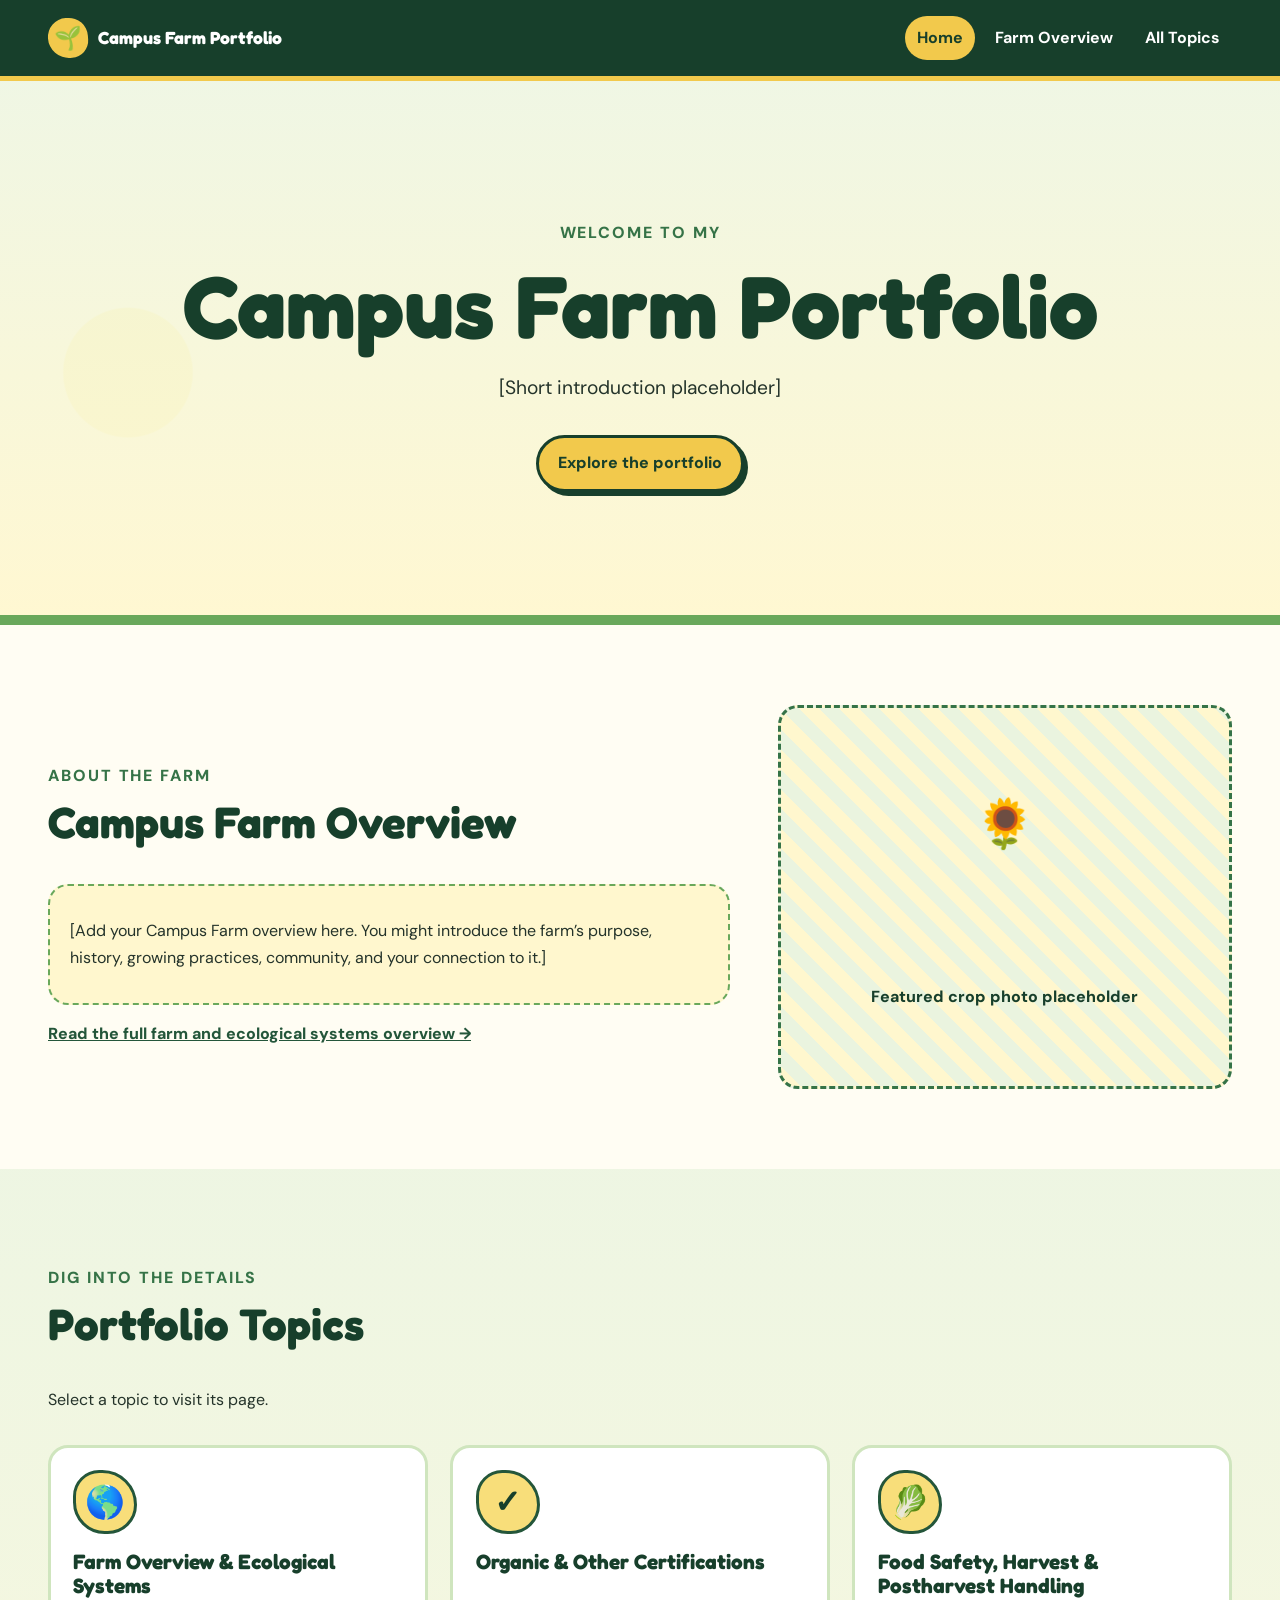
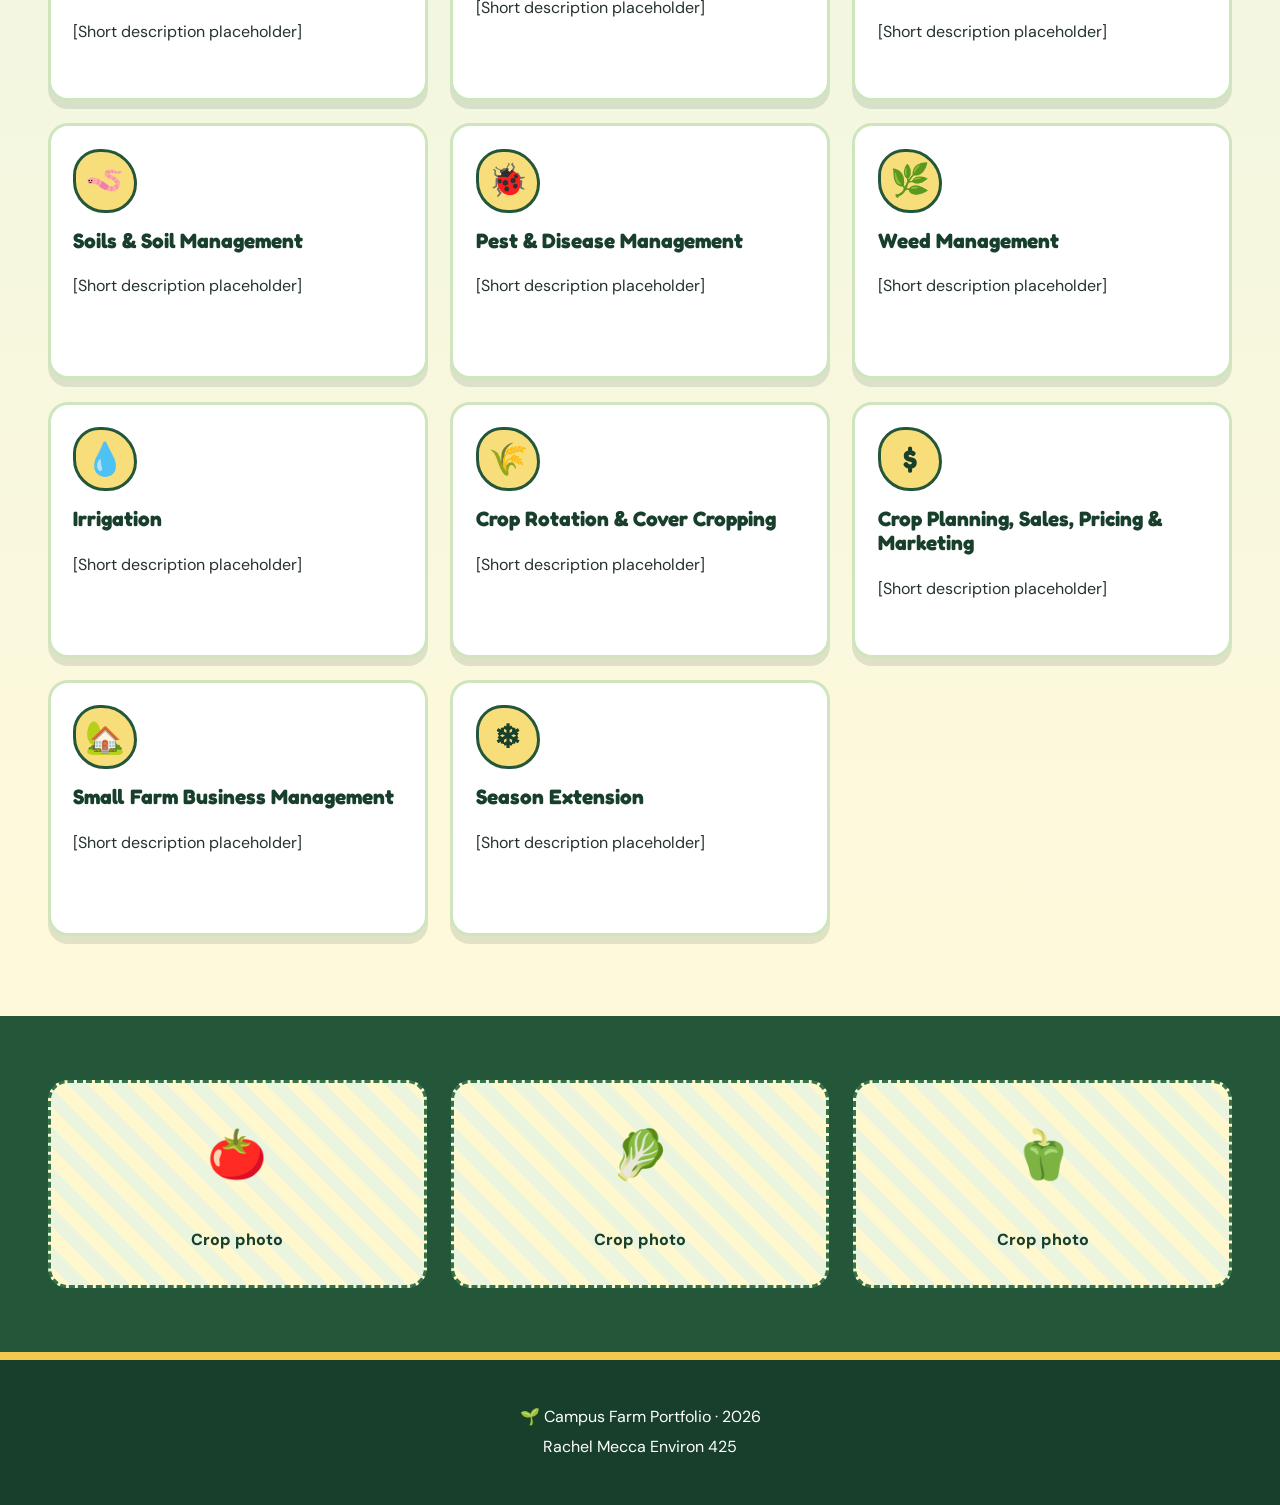
==== index.html @ 13112705 "remove sun" ====
<!doctype html>
<html lang="en">
<head>
  <meta charset="utf-8">
  <meta name="viewport" content="width=device-width, initial-scale=1">
  <meta
    name="description"
    content="A portfolio documenting work and learning at the Campus Farm."
  >
  <title>Campus Farm Portfolio</title>

  <link rel="stylesheet" href="css/styles.css">
  <script src="js/script.js" defer></script>
</head>

<body>
  <a class="skip-link" href="#main-content">Skip to main content</a>

  <header class="site-header">
    <div class="container header-inner">
      <a class="site-logo" href="index.html">
        <span class="logo-icon" aria-hidden="true">🌱</span>
        <span>Campus Farm Portfolio</span>
      </a>

      <button
        class="menu-button"
        type="button"
        aria-expanded="false"
        aria-controls="site-navigation"
      >
        Menu
      </button>

      <nav id="site-navigation" class="site-nav" aria-label="Main navigation">
        <a aria-current="page" href="index.html">Home</a>
        <a href="overview.html">Farm Overview</a>
        <a href="#portfolio-pages">All Topics</a>
      </nav>
    </div>
  </header>

  <main id="main-content">
    <section class="hero">
      <div class="container hero-content">
        <p class="eyebrow">Welcome to my</p>
        <h1>Campus Farm Portfolio</h1>
        <p class="hero-intro">
          <!-- Add a short introductory sentence here. -->
          [Short introduction placeholder]
        </p>
        <a class="button" href="#portfolio-pages">Explore the portfolio</a>
      </div>
    </section>

    <section class="section">
      <div class="container overview-panel">
        <div>
          <p class="eyebrow">About the farm</p>
          <h2>Campus Farm Overview</h2>

          <div class="text-placeholder">
            <p>
              [Add your Campus Farm overview here. You might introduce the
              farm’s purpose, history, growing practices, community, and your
              connection to it.]
            </p>
          </div>

          <a class="text-link" href="overview.html">
            Read the full farm and ecological systems overview
            <span aria-hidden="true">→</span>
          </a>
        </div>

        <figure class="photo-slot photo-slot-large">
          <!-- Replace this figure with an image when ready:
          <img
            src="images/your-farm-photo.jpg"
            alt="Describe the crops and farm scene shown"
          >
          -->
          <span aria-hidden="true">🌻</span>
          <figcaption>Featured crop photo placeholder</figcaption>
        </figure>
      </div>
    </section>

    <section id="portfolio-pages" class="section section-tinted">
      <div class="container">
        <div class="section-heading">
          <p class="eyebrow">Dig into the details</p>
          <h2>Portfolio Topics</h2>
          <p>Select a topic to visit its page.</p>
        </div>

        <div class="card-grid">
          <a class="topic-card" href="overview.html">
            <span class="card-icon" aria-hidden="true">🌎</span>
            <h3>Farm Overview &amp; Ecological Systems</h3>
            <p>[Short description placeholder]</p>
          </a>

          <a class="topic-card" href="certifications.html">
            <span class="card-icon" aria-hidden="true">✓</span>
            <h3>Organic &amp; Other Certifications</h3>
            <p>[Short description placeholder]</p>
          </a>

          <a class="topic-card" href="food-safety.html">
            <span class="card-icon" aria-hidden="true">🥬</span>
            <h3>Food Safety, Harvest &amp; Postharvest Handling</h3>
            <p>[Short description placeholder]</p>
          </a>

          <a class="topic-card" href="soils.html">
            <span class="card-icon" aria-hidden="true">🪱</span>
            <h3>Soils &amp; Soil Management</h3>
            <p>[Short description placeholder]</p>
          </a>

          <a class="topic-card" href="pest-manegement.html">
            <span class="card-icon" aria-hidden="true">🐞</span>
            <h3>Pest &amp; Disease Management</h3>
            <p>[Short description placeholder]</p>
          </a>

          <a class="topic-card" href="weed-management.html">
            <span class="card-icon" aria-hidden="true">🌿</span>
            <h3>Weed Management</h3>
            <p>[Short description placeholder]</p>
          </a>

          <a class="topic-card" href="irrigation.html">
            <span class="card-icon" aria-hidden="true">💧</span>
            <h3>Irrigation</h3>
            <p>[Short description placeholder]</p>
          </a>

          <a class="topic-card" href="crop-rotation.html">
            <span class="card-icon" aria-hidden="true">🌾</span>
            <h3>Crop Rotation &amp; Cover Cropping</h3>
            <p>[Short description placeholder]</p>
          </a>

          <a class="topic-card" href="crop-planning.html">
            <span class="card-icon" aria-hidden="true">$</span>
            <h3>Crop Planning, Sales, Pricing &amp; Marketing</h3>
            <p>[Short description placeholder]</p>
          </a>

          <a class="topic-card" href="business-management.html">
            <span class="card-icon" aria-hidden="true">🏡</span>
            <h3>Small Farm Business Management</h3>
            <p>[Short description placeholder]</p>
          </a>

          <a class="topic-card" href="season-extension.html">
            <span class="card-icon" aria-hidden="true">❄</span>
            <h3>Season Extension</h3>
            <p>[Short description placeholder]</p>
          </a>
        </div>
      </div>
    </section>

    <section class="photo-strip" aria-label="Crop photo placeholders">
      <div class="container photo-strip-grid">
        <figure class="photo-slot">
          <span aria-hidden="true">🍅</span>
          <figcaption>Crop photo</figcaption>
        </figure>

        <figure class="photo-slot">
          <span aria-hidden="true">🥬</span>
          <figcaption>Crop photo</figcaption>
        </figure>

        <figure class="photo-slot">
          <span aria-hidden="true">🫑</span>
          <figcaption>Crop photo</figcaption>
        </figure>
      </div>
    </section>
  </main>

  <footer class="site-footer">
    <div class="container">
     <p>
        <span aria-hidden="true">🌱</span>
        Campus Farm Portfolio · 2026</span>
      </p>
      <p>Rachel Mecca Environ 425</p>
    </div>
  </footer>
</body>
</html>
---- css/styles.css ----
/* ---------- Fonts and theme ---------- */

@import url("https://fonts.googleapis.com/css2?family=DM+Sans:wght@400;500;600;700&family=Fredoka:wght@600;700&display=swap");

:root {
  --green-900: #173f2b;
  --green-800: #24563a;
  --green-700: #357347;
  --green-500: #69a85b;
  --green-200: #cfe5be;
  --green-100: #eaf4df;
  --yellow-500: #f2c94c;
  --yellow-300: #f8de7a;
  --yellow-100: #fff7ce;
  --cream: #fffdf3;
  --white: #ffffff;
  --brown: #654f35;
  --text: #24332a;
  --muted: #5c695f;
  --border: #bad39f;
  --shadow: 0 8px 0 rgba(23, 63, 43, 0.12);
  --radius-small: 0.75rem;
  --radius: 1.25rem;
  --radius-large: 2rem;
  --max-width: 74rem;
}

/* ---------- Base styles ---------- */

*,
*::before,
*::after {
  box-sizing: border-box;
}

html {
  scroll-behavior: smooth;
}

body {
  min-height: 100vh;
  margin: 0;
  color: var(--text);
  background:
    radial-gradient(circle at 10% 12%, #fff5b6 0 4rem, transparent 4.1rem),
    var(--cream);
  font-family: "DM Sans", Arial, sans-serif;
  font-size: 1rem;
  line-height: 1.65;
}

img {
  display: block;
  max-width: 100%;
  border-radius: var(--radius);
}

h1,
h2,
h3 {
  margin-top: 0;
  color: var(--green-900);
  font-family: "Fredoka", "Arial Rounded MT Bold", sans-serif;
  line-height: 1.15;
}

h1 {
  font-size: clamp(2.5rem, 8vw, 5.5rem);
}

h2 {
  font-size: clamp(1.8rem, 4vw, 2.75rem);
}

h3 {
  font-size: 1.3rem;
}

a {
  color: var(--green-800);
}

a:hover {
  color: var(--green-900);
}

a:focus-visible,
button:focus-visible {
  outline: 4px solid var(--yellow-500);
  outline-offset: 4px;
}

section[id] {
  scroll-margin-top: 7rem;
}

.container {
  width: min(calc(100% - 2rem), var(--max-width));
  margin-inline: auto;
}

.section {
  padding: 5rem 0;
}

.section-tinted {
  background:
    linear-gradient(180deg, rgba(234, 244, 223, 0.82), rgba(255, 247, 206, 0.65));
}

.eyebrow {
  margin-bottom: 0.5rem;
  color: var(--green-700);
  font-weight: 800;
  letter-spacing: 0.12em;
  text-transform: uppercase;
}

/* ---------- Accessibility ---------- */

.skip-link {
  position: fixed;
  z-index: 1000;
  top: 1rem;
  left: 1rem;
  padding: 0.75rem 1rem;
  color: var(--white);
  background: var(--green-900);
  border-radius: var(--radius-small);
  transform: translateY(-200%);
}

.skip-link:focus {
  transform: translateY(0);
}

/* ---------- Header and navigation ---------- */

.site-header {
  position: sticky;
  z-index: 100;
  top: 0;
  color: var(--white);
  background: var(--green-900);
  border-bottom: 5px solid var(--yellow-500);
}

.header-inner {
  position: relative;
  display: flex;
  min-height: 4.75rem;
  align-items: center;
  justify-content: space-between;
  gap: 1rem;
}

.site-logo {
  display: inline-flex;
  align-items: center;
  gap: 0.65rem;
  color: var(--white);
  font-family: "Fredoka", sans-serif;
  font-size: 1.1rem;
  font-weight: 700;
  text-decoration: none;
}

.site-logo:hover {
  color: var(--yellow-300);
}

.logo-icon {
  display: grid;
  width: 2.5rem;
  height: 2.5rem;
  place-items: center;
  background: var(--yellow-500);
  border-radius: 50% 50% 45% 55%;
  font-size: 1.4rem;
  transform: rotate(-4deg);
}

.site-nav {
  display: flex;
  align-items: center;
  gap: 0.5rem;
}

.site-nav a {
  padding: 0.55rem 0.75rem;
  color: var(--white);
  border-radius: 999px;
  font-weight: 700;
  text-decoration: none;
}

.site-nav a:hover,
.site-nav a[aria-current="page"] {
  color: var(--green-900);
  background: var(--yellow-500);
}

.menu-button {
  display: none;
  padding: 0.55rem 0.85rem;
  color: var(--green-900);
  background: var(--yellow-500);
  border: 2px solid var(--yellow-300);
  border-radius: 999px;
  font: inherit;
  font-weight: 800;
  cursor: pointer;
}

/* ---------- Hero ---------- */

.hero {
  display: grid;
  min-height: 34rem;
  place-items: center;
  text-align: center;
  background:
    linear-gradient(rgba(234, 244, 223, 0.74), rgba(255, 247, 206, 0.9)),
    url("../images/hero-crops.jpg") center / cover;
  border-bottom: 10px solid var(--green-500);
}

.hero-content {
  max-width: 58rem;
  padding-block: 6rem;
}

.hero h1 {
  margin-bottom: 1rem;
}

.hero-intro {
  max-width: 42rem;
  margin: 0 auto 2rem;
  font-size: 1.2rem;
}

/* ---------- Buttons and links ---------- */

.button {
  display: inline-flex;
  min-height: 3rem;
  align-items: center;
  justify-content: center;
  padding: 0.75rem 1.2rem;
  color: var(--green-900);
  background: var(--yellow-500);
  border: 3px solid var(--green-900);
  border-radius: 999px;
  box-shadow: 4px 4px 0 var(--green-900);
  font-weight: 800;
  text-decoration: none;
  transition: transform 150ms ease, box-shadow 150ms ease;
}

.button:hover {
  color: var(--green-900);
  transform: translate(2px, 2px);
  box-shadow: 2px 2px 0 var(--green-900);
}

.button-small {
  min-height: auto;
  padding: 0.55rem 0.9rem;
  font-size: 0.9rem;
}

.text-link {
  display: inline-block;
  margin-top: 1rem;
  font-weight: 800;
}

/* ---------- Homepage overview ---------- */

.overview-panel {
  display: grid;
  align-items: center;
  gap: 3rem;
  grid-template-columns: 1.2fr 0.8fr;
}

.text-placeholder {
  padding: 1rem 1.25rem;
  background: var(--yellow-100);
  border: 2px dashed var(--green-500);
  border-radius: var(--radius);
}

.section-heading {
  max-width: 45rem;
  margin-bottom: 2rem;
}

/* ---------- Topic cards ---------- */

.card-grid {
  display: grid;
  gap: 1.4rem;
  grid-template-columns: repeat(3, 1fr);
}

.topic-card {
  position: relative;
  display: block;
  min-height: 16rem;
  padding: 1.4rem;
  color: var(--text);
  background: var(--white);
  border: 3px solid var(--green-200);
  border-radius: var(--radius);
  box-shadow: var(--shadow);
  text-decoration: none;
  transition:
    border-color 150ms ease,
    transform 150ms ease,
    box-shadow 150ms ease;
}

.topic-card::after {
  position: absolute;
  right: 1.1rem;
  bottom: 0.7rem;
  color: var(--green-500);
  font-size: 1.7rem;
  font-weight: 900;
}

.topic-card:hover {
  color: var(--text);
  border-color: var(--yellow-500);
  box-shadow: 0 12px 0 rgba(23, 63, 43, 0.16);
  transform: translateY(-4px) rotate(-0.5deg);
}

.card-icon,
.page-icon {
  display: grid;
  width: 4rem;
  height: 4rem;
  margin-bottom: 1rem;
  place-items: center;
  color: var(--green-900);
  background: var(--yellow-300);
  border: 3px solid var(--green-800);
  border-radius: 43% 57% 48% 52%;
  font-family: "Fredoka", sans-serif;
  font-size: 2rem;
  font-weight: 800;
}

/* ---------- Photo placeholders ---------- */

.photo-strip {
  padding: 4rem 0;
  background: var(--green-800);
}

.photo-strip-grid {
  display: grid;
  gap: 1.5rem;
  grid-template-columns: repeat(3, 1fr);
}

.photo-slot {
  display: grid;
  min-height: 13rem;
  margin: 0;
  place-items: center;
  padding: 1rem;
  color: var(--green-900);
  background:
    repeating-linear-gradient(
      45deg,
      var(--yellow-100),
      var(--yellow-100) 14px,
      var(--green-100) 14px,
      var(--green-100) 28px
    );
  border: 3px dashed var(--green-700);
  border-radius: var(--radius);
  text-align: center;
}

.photo-slot span {
  font-size: 3rem;
}

.photo-slot figcaption {
  font-weight: 800;
}

.photo-slot-large {
  min-height: 24rem;
}

.photo-slot-wide {
  min-height: 18rem;
  margin-block: 1.5rem;
}

/* ---------- Interior pages ---------- */

.page-banner {
  padding: 5rem 0;
  background:
    linear-gradient(135deg, var(--green-100), var(--yellow-100));
  border-bottom: 8px solid var(--green-500);
}

.page-banner h1 {
  max-width: 60rem;
  margin-bottom: 1rem;
  font-size: clamp(2.25rem, 6vw, 4.5rem);
}

.page-banner p:last-child {
  max-width: 48rem;
}

.page-layout {
  display: grid;
  align-items: start;
  gap: 3rem;
  padding-block: 4rem;
  grid-template-columns: minmax(0, 1fr) 17rem;
}

.page-content > section {
  margin-bottom: 2rem;
  padding: 2rem;
  background: rgba(255, 255, 255, 0.9);
  border: 2px solid var(--green-200);
  border-radius: var(--radius);
  box-shadow: 0 5px 0 rgba(23, 63, 43, 0.08);
}

.page-sidebar {
  position: sticky;
  top: 6.5rem;
  padding: 1.3rem;
  background: var(--yellow-100);
  border: 3px solid var(--green-700);
  border-radius: var(--radius);
}

.page-sidebar h2 {
  font-size: 1.35rem;
}

.page-sidebar ul {
  margin: 0 0 1.5rem;
  padding-left: 1.25rem;
}

.page-sidebar li {
  margin-bottom: 0.6rem;
}

.page-pagination {
  display: flex;
  justify-content: space-between;
  gap: 1rem;
  padding-bottom: 4rem;
  font-weight: 800;
}

/* ---------- Crop cards ---------- */

.crop-grid {
  display: grid;
  gap: 1rem;
  margin-top: 1.5rem;
  grid-template-columns: repeat(2, 1fr);
}

.crop-card {
  padding: 1.2rem;
  background: var(--green-100);
  border: 2px solid var(--green-500);
  border-radius: var(--radius);
}

.crop-card-heading {
  display: flex;
  align-items: center;
  gap: 0.75rem;
}

.crop-card-heading span {
  font-size: 1.8rem;
}

.crop-card h3 {
  margin-bottom: 0;
}

.mini-photo-slot {
  display: grid;
  min-height: 7rem;
  margin-top: 1rem;
  place-items: center;
  color: var(--muted);
  background: var(--white);
  border: 2px dashed var(--green-500);
  border-radius: var(--radius-small);
  font-weight: 700;
}

/* ---------- Footer ---------- */

.site-footer {
  padding: 2.5rem 0;
  color: var(--white);
  background: var(--green-900);
  border-top: 8px solid var(--yellow-500);
  text-align: center;
}

.site-footer p {
  margin: 0.25rem 0;
}

/* ---------- Responsive styles ---------- */

@media (max-width: 900px) {
  .card-grid {
    grid-template-columns: repeat(2, 1fr);
  }

  .overview-panel,
  .page-layout {
    grid-template-columns: 1fr;
  }

  .page-sidebar {
    position: static;
    grid-row: 1;
  }
}

@media (max-width: 680px) {
  .section {
    padding-block: 3.5rem;
  }

  .menu-button {
    display: inline-block;
  }

  .site-nav {
    position: absolute;
    top: calc(100% + 5px);
    right: 0;
    left: 0;
    display: none;
    padding: 1rem;
    background: var(--green-900);
    border-bottom: 5px solid var(--yellow-500);
    flex-direction: column;
  }

  .site-nav.is-open {
    display: flex;
  }

  .site-nav a {
    width: 100%;
    text-align: center;
  }

  .card-grid,
  .crop-grid,
  .photo-strip-grid {
    grid-template-columns: 1fr;
  }

  .topic-card {
    min-height: auto;
  }

  .page-content > section {
    padding: 1.25rem;
  }

  .page-pagination {
    flex-direction: column;
  }
}

/* Respect users who prefer less motion. */
@media (prefers-reduced-motion: reduce) {
  html {
    scroll-behavior: auto;
  }

  *,
  *::before,
  *::after {
    transition-duration: 0.01ms !important;
  }
}
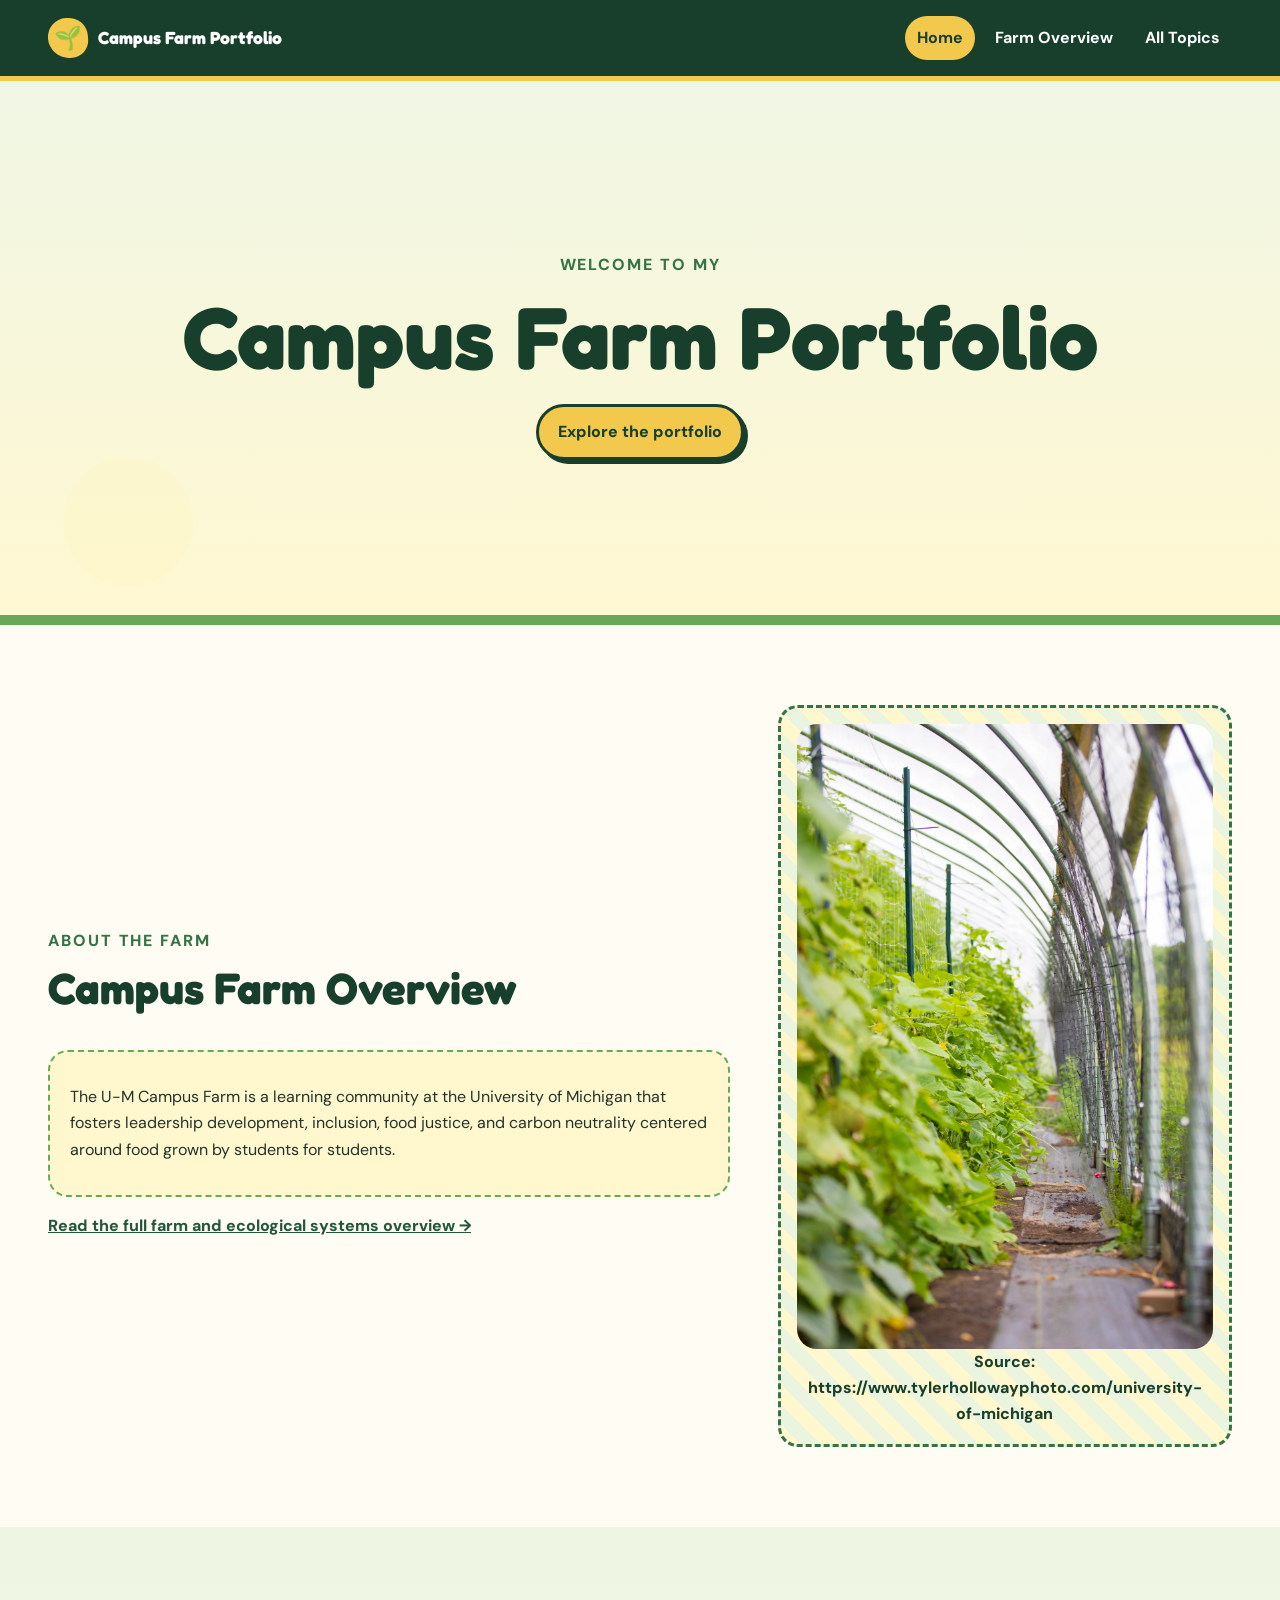
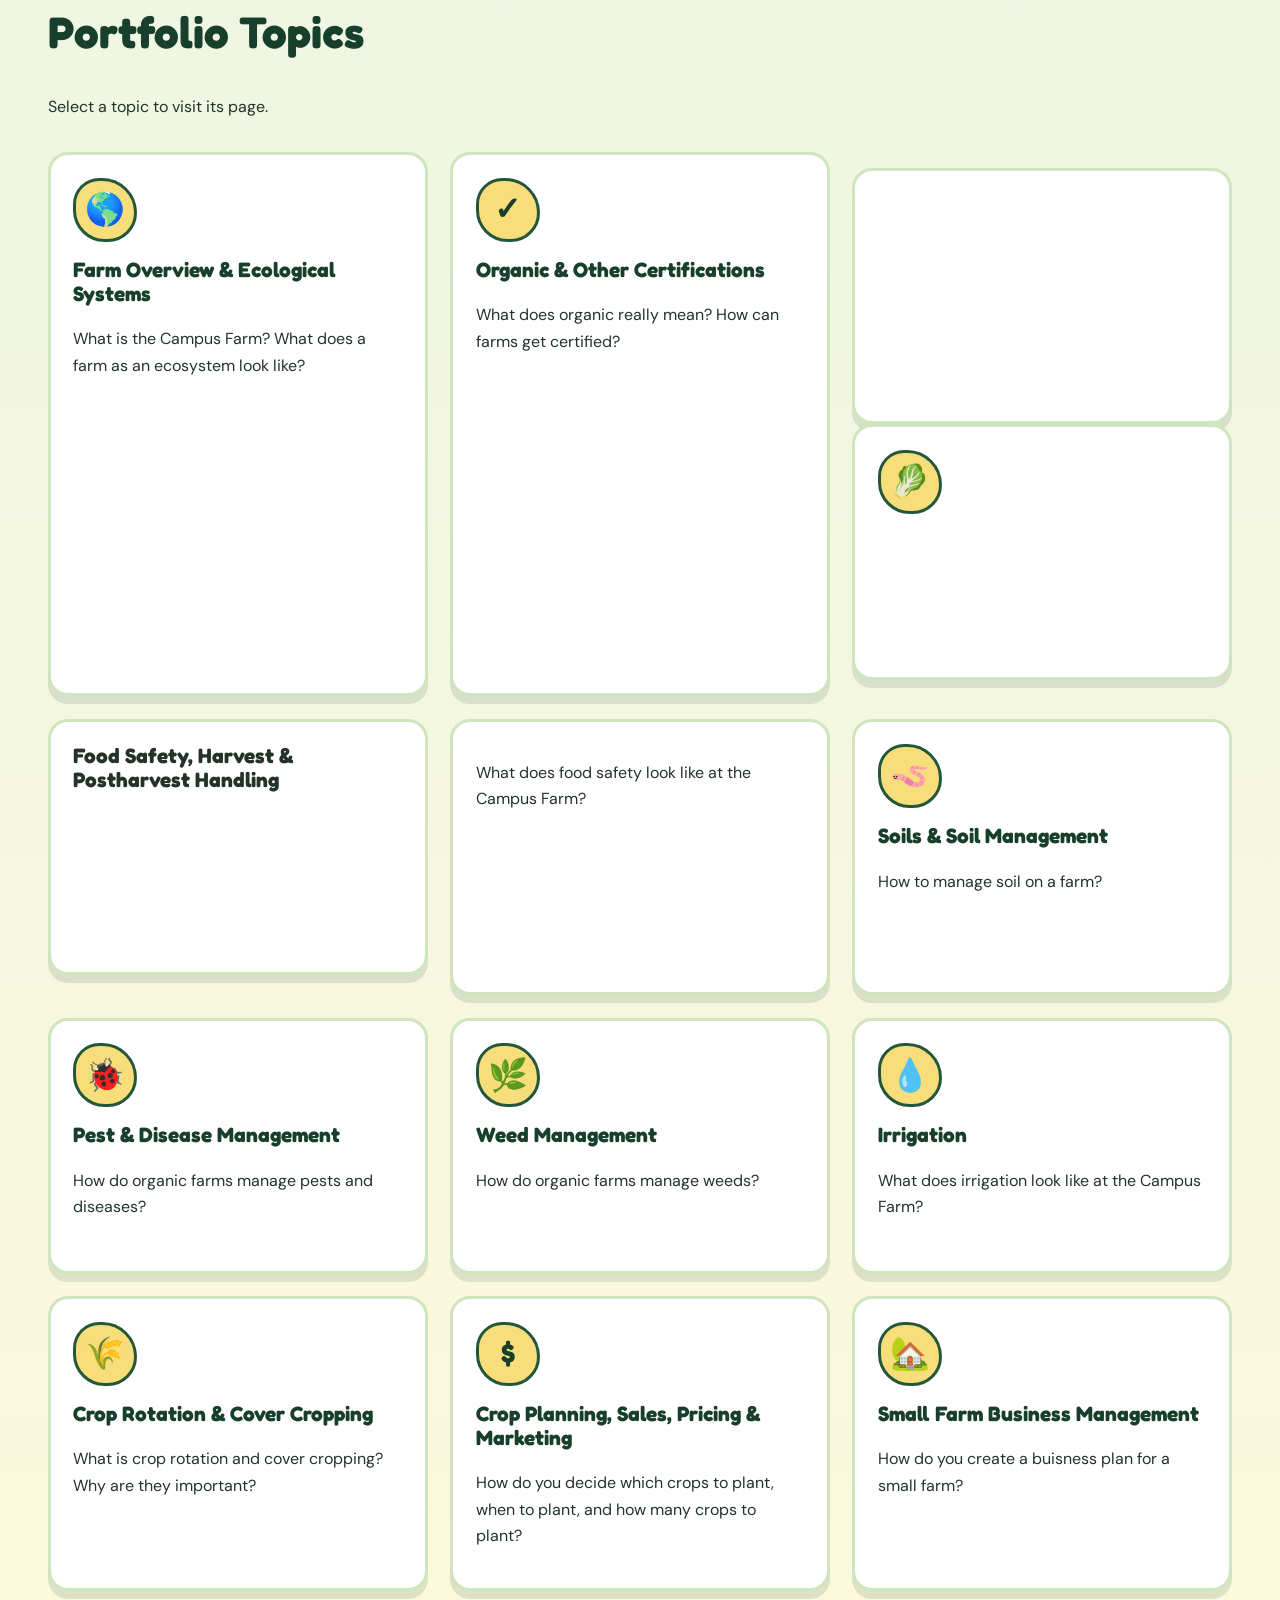
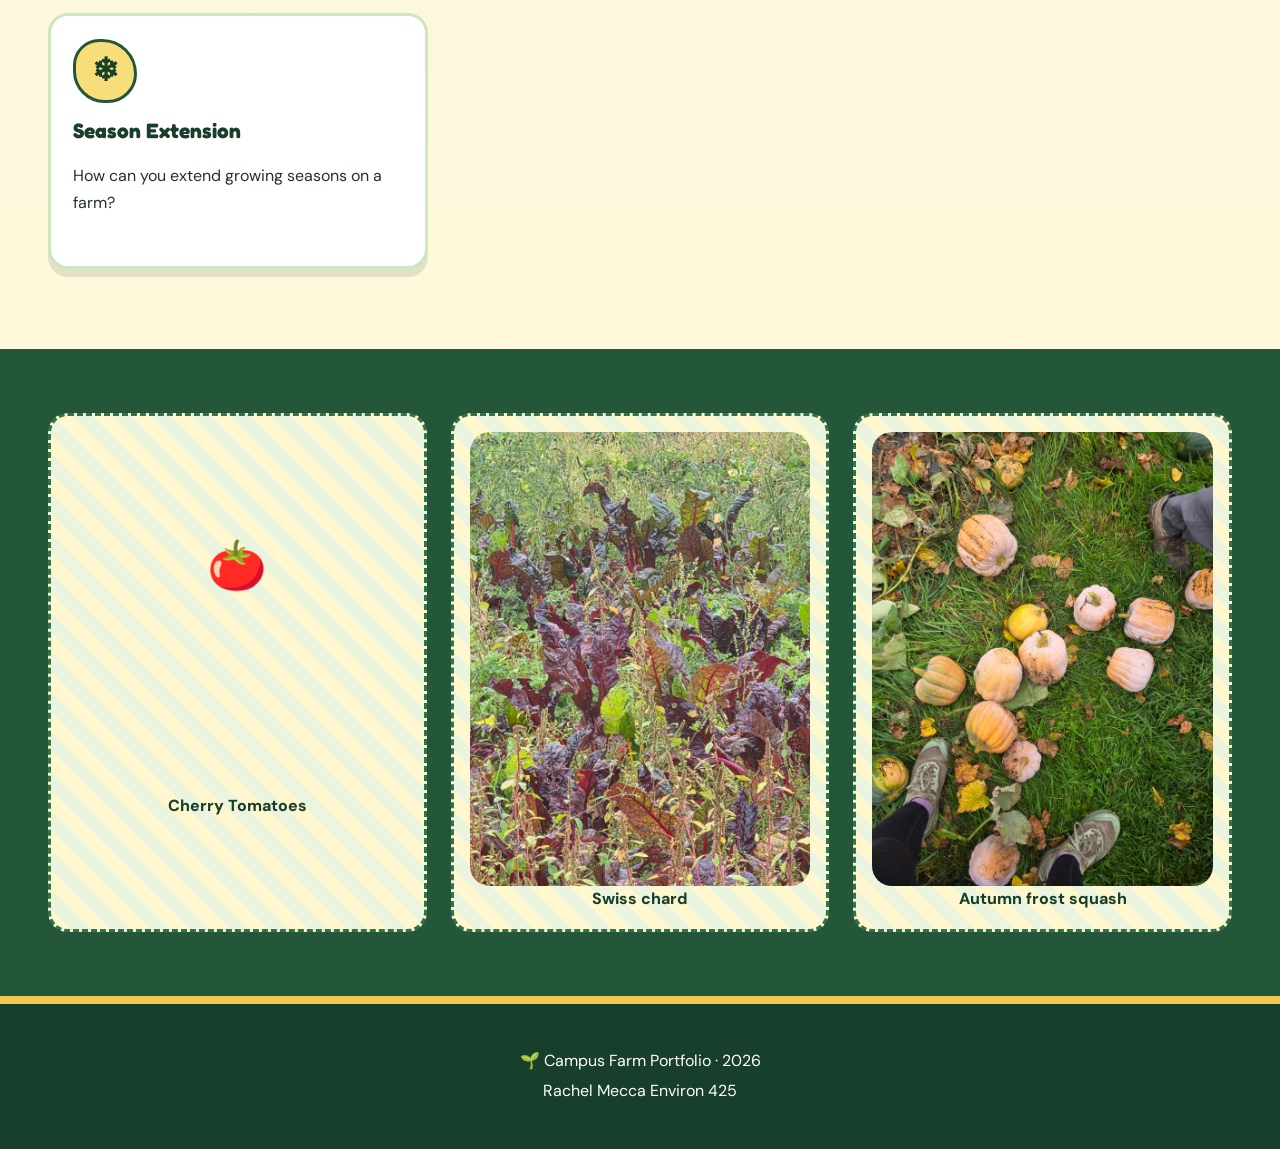
==== commit cf4b07c6: "pests and diseases page" ====
--- a/index.html
+++ b/index.html
@@ -45,10 +45,6 @@
       <div class="container hero-content">
         <p class="eyebrow">Welcome to my</p>
         <h1>Campus Farm Portfolio</h1>
-        <p class="hero-intro">
-          <!-- Add a short introductory sentence here. -->
-          [Short introduction placeholder]
-        </p>
         <a class="button" href="#portfolio-pages">Explore the portfolio</a>
       </div>
     </section>
@@ -61,9 +57,7 @@
 
           <div class="text-placeholder">
             <p>
-              [Add your Campus Farm overview here. You might introduce the
-              farm’s purpose, history, growing practices, community, and your
-              connection to it.]
+              The U-M Campus Farm is a learning community at the University of Michigan that fosters leadership development, inclusion, food justice, and carbon neutrality centered around food grown by students for students.
             </p>
           </div>
 
@@ -74,14 +68,9 @@
         </div>
 
         <figure class="photo-slot photo-slot-large">
-          <!-- Replace this figure with an image when ready:
-          <img
-            src="images/your-farm-photo.jpg"
-            alt="Describe the crops and farm scene shown"
-          >
-          -->
-          <span aria-hidden="true">🌻</span>
-          <figcaption>Featured crop photo placeholder</figcaption>
+          <img src="images/tomato_plants.webp"
+             alt="tomato plants lined up in hoop house">
+          <figcaption>Source: https://www.tylerhollowayphoto.com/university-of-michigan</figcaption>
         </figure>
       </div>
     </section>
@@ -89,7 +78,6 @@
     <section id="portfolio-pages" class="section section-tinted">
       <div class="container">
         <div class="section-heading">
-          <p class="eyebrow">Dig into the details</p>
           <h2>Portfolio Topics</h2>
           <p>Select a topic to visit its page.</p>
         </div>
@@ -98,87 +86,89 @@
           <a class="topic-card" href="overview.html">
             <span class="card-icon" aria-hidden="true">🌎</span>
             <h3>Farm Overview &amp; Ecological Systems</h3>
-            <p>[Short description placeholder]</p>
+            <p>What is the Campus Farm? What does a farm as an ecosystem look like?</p>
           </a>
 
           <a class="topic-card" href="certifications.html">
             <span class="card-icon" aria-hidden="true">✓</span>
             <h3>Organic &amp; Other Certifications</h3>
-            <p>[Short description placeholder]</p>
+            <p>What does organic really mean? How can farms get certified? <p>
           </a>
 
           <a class="topic-card" href="food-safety.html">
             <span class="card-icon" aria-hidden="true">🥬</span>
             <h3>Food Safety, Harvest &amp; Postharvest Handling</h3>
-            <p>[Short description placeholder]</p>
+            <p>What does food safety look like at the Campus Farm?</p>
           </a>
 
           <a class="topic-card" href="soils.html">
             <span class="card-icon" aria-hidden="true">🪱</span>
             <h3>Soils &amp; Soil Management</h3>
-            <p>[Short description placeholder]</p>
+            <p>How to manage soil on a farm?</p>
           </a>
 
           <a class="topic-card" href="pest-manegement.html">
             <span class="card-icon" aria-hidden="true">🐞</span>
             <h3>Pest &amp; Disease Management</h3>
-            <p>[Short description placeholder]</p>
+            <p>How do organic farms manage pests and diseases?</p>
           </a>
 
           <a class="topic-card" href="weed-management.html">
             <span class="card-icon" aria-hidden="true">🌿</span>
             <h3>Weed Management</h3>
-            <p>[Short description placeholder]</p>
+            <p>How do organic farms manage weeds?</p>
           </a>
 
           <a class="topic-card" href="irrigation.html">
             <span class="card-icon" aria-hidden="true">💧</span>
             <h3>Irrigation</h3>
-            <p>[Short description placeholder]</p>
+            <p>What does irrigation look like at the Campus Farm?</p>
           </a>
 
           <a class="topic-card" href="crop-rotation.html">
             <span class="card-icon" aria-hidden="true">🌾</span>
             <h3>Crop Rotation &amp; Cover Cropping</h3>
-            <p>[Short description placeholder]</p>
+            <p>What is crop rotation and cover cropping? Why are they important?</p>
           </a>
 
           <a class="topic-card" href="crop-planning.html">
             <span class="card-icon" aria-hidden="true">$</span>
             <h3>Crop Planning, Sales, Pricing &amp; Marketing</h3>
-            <p>[Short description placeholder]</p>
+            <p>How do you decide which crops to plant, when to plant, and how many crops to plant?</p>
           </a>
 
           <a class="topic-card" href="business-management.html">
             <span class="card-icon" aria-hidden="true">🏡</span>
             <h3>Small Farm Business Management</h3>
-            <p>[Short description placeholder]</p>
+            <p>How do you create a buisness plan for a small farm?</p>
           </a>
 
           <a class="topic-card" href="season-extension.html">
             <span class="card-icon" aria-hidden="true">❄</span>
             <h3>Season Extension</h3>
-            <p>[Short description placeholder]</p>
+            <p>How can you extend growing seasons on a farm?</p>
           </a>
         </div>
       </div>
     </section>
 
-    <section class="photo-strip" aria-label="Crop photo placeholders">
+    <section class="photo-strip" aria-label="Crop photos">
       <div class="container photo-strip-grid">
         <figure class="photo-slot">
           <span aria-hidden="true">🍅</span>
-          <figcaption>Crop photo</figcaption>
+          <figcaption>Cherry Tomatoes</figcaption>
         </figure>
 
         <figure class="photo-slot">
-          <span aria-hidden="true">🥬</span>
-          <figcaption>Crop photo</figcaption>
+          <img src="images/chard.jpg"
+             alt="Swiss Chard">
+          <figcaption>Swiss chard</figcaption>
         </figure>
 
         <figure class="photo-slot">
-          <span aria-hidden="true">🫑</span>
-          <figcaption>Crop photo</figcaption>
+          <img src="images/autum_frosts.jpg"
+             alt="Autumn frost squashes on ground">
+          <figcaption>Autumn frost squash</figcaption>
         </figure>
       </div>
     </section>
--- a/css/styles.css
+++ b/css/styles.css
@@ -604,4 +604,49 @@
   *::after {
     transition-duration: 0.01ms !important;
   }
+}
+.management-list {
+  display: grid;
+  grid-template-columns: minmax(9rem, 0.3fr) minmax(0, 1fr);
+  gap: 0.75rem 1.25rem;
+  margin: 1.5rem 0 0;
+}
+
+.management-list dt,
+.crop-concerns dt {
+  color: var(--green-900);
+  font-weight: 800;
+}
+
+.management-list dd,
+.crop-concerns dd {
+  margin: 0;
+}
+
+.management-list dd {
+  padding-bottom: 0.75rem;
+  border-bottom: 1px solid var(--green-200);
+}
+
+.crop-concerns {
+  display: grid;
+  gap: 0.4rem;
+}
+
+.crop-card img {
+  width: 100%;
+  margin-top: 1rem;
+  aspect-ratio: 4 / 3;
+  object-fit: cover;
+}
+
+@media (max-width: 680px) {
+  .management-list {
+    grid-template-columns: 1fr;
+    gap: 0.25rem;
+  }
+
+  .management-list dd {
+    margin-bottom: 0.75rem;
+  }
 }
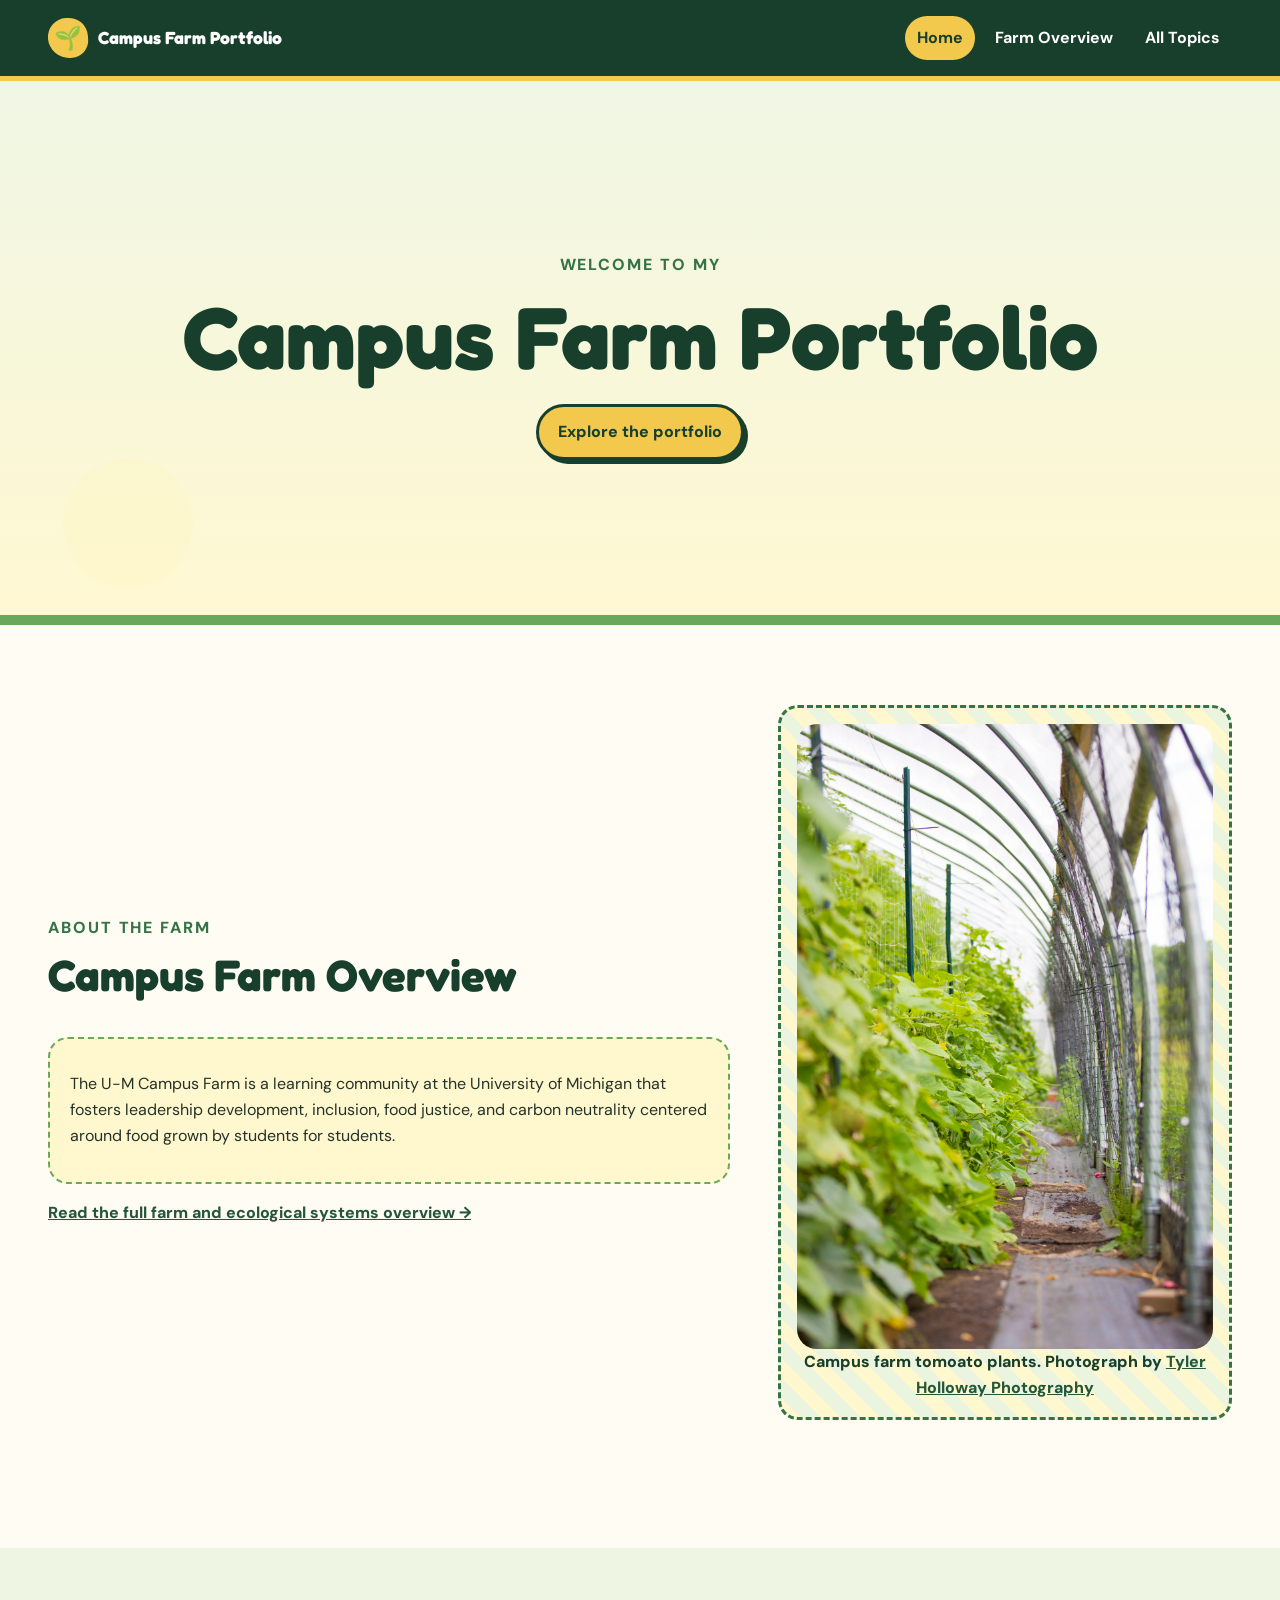
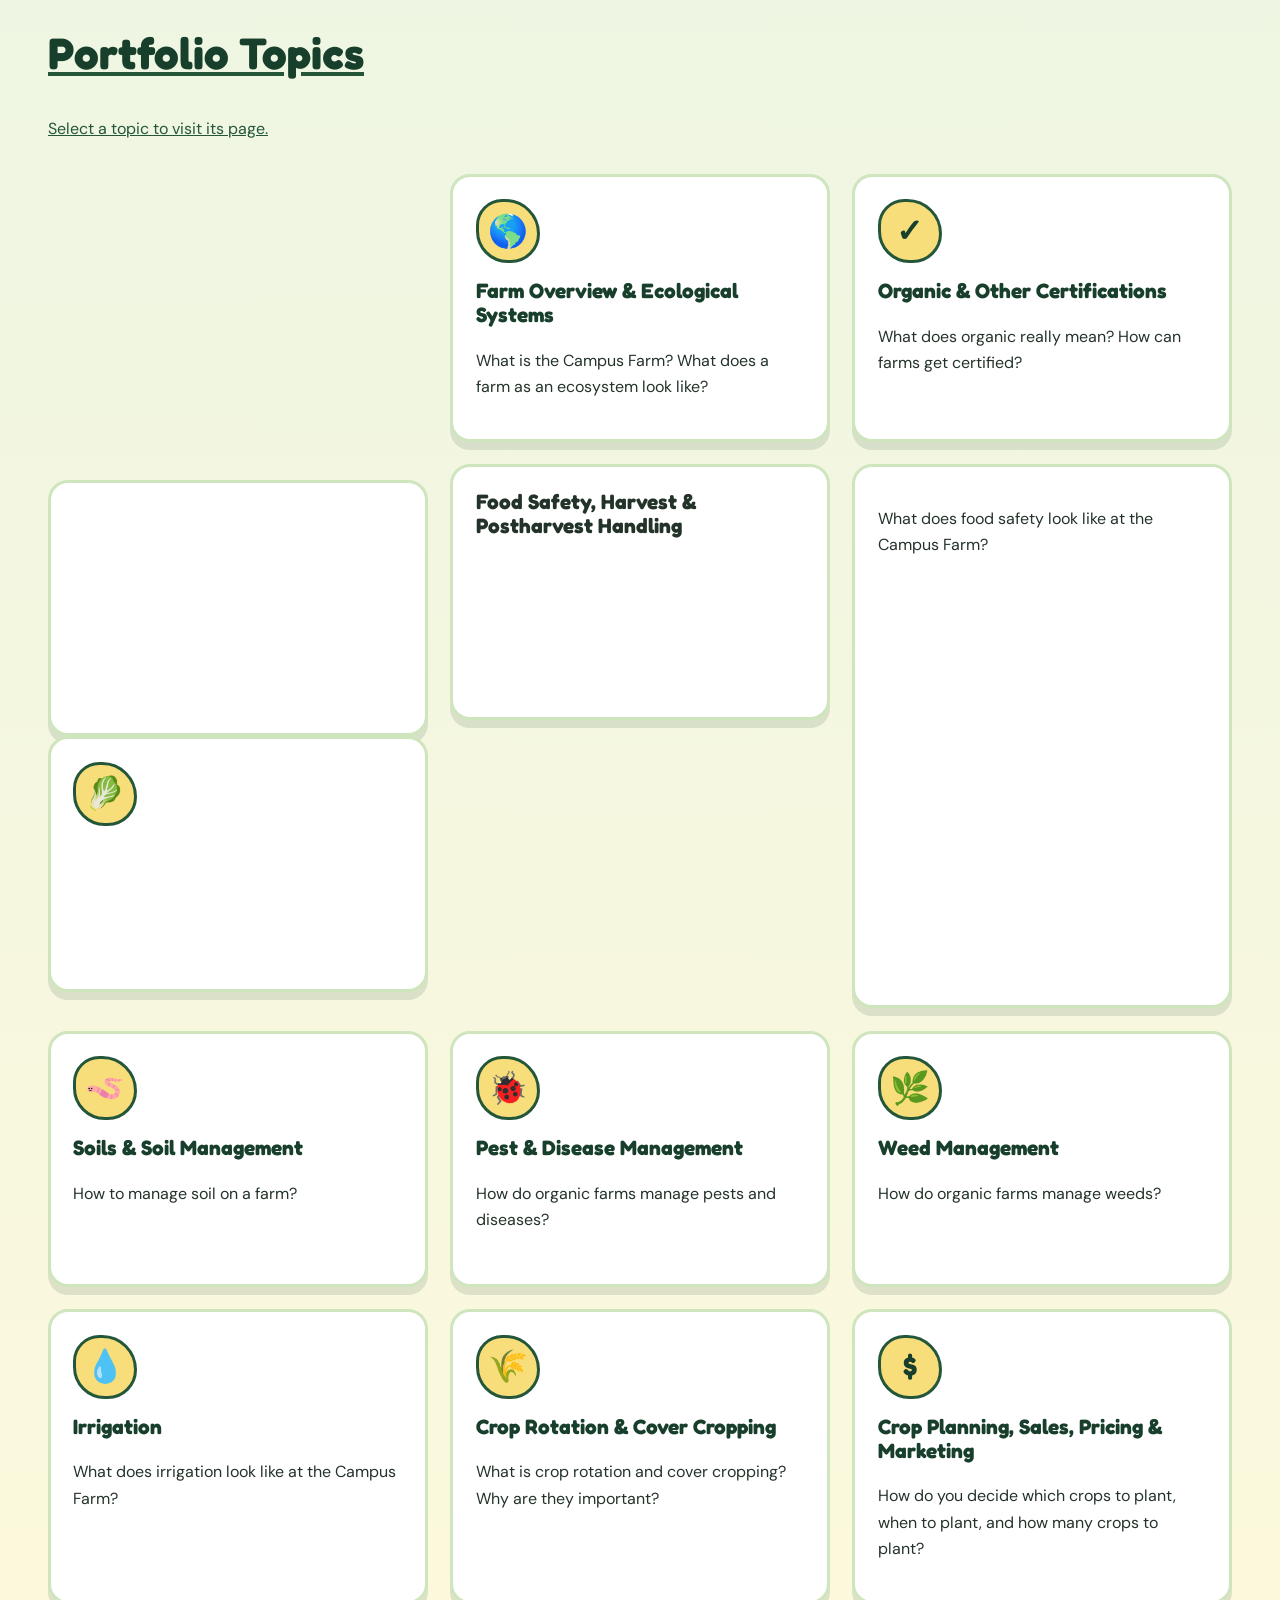
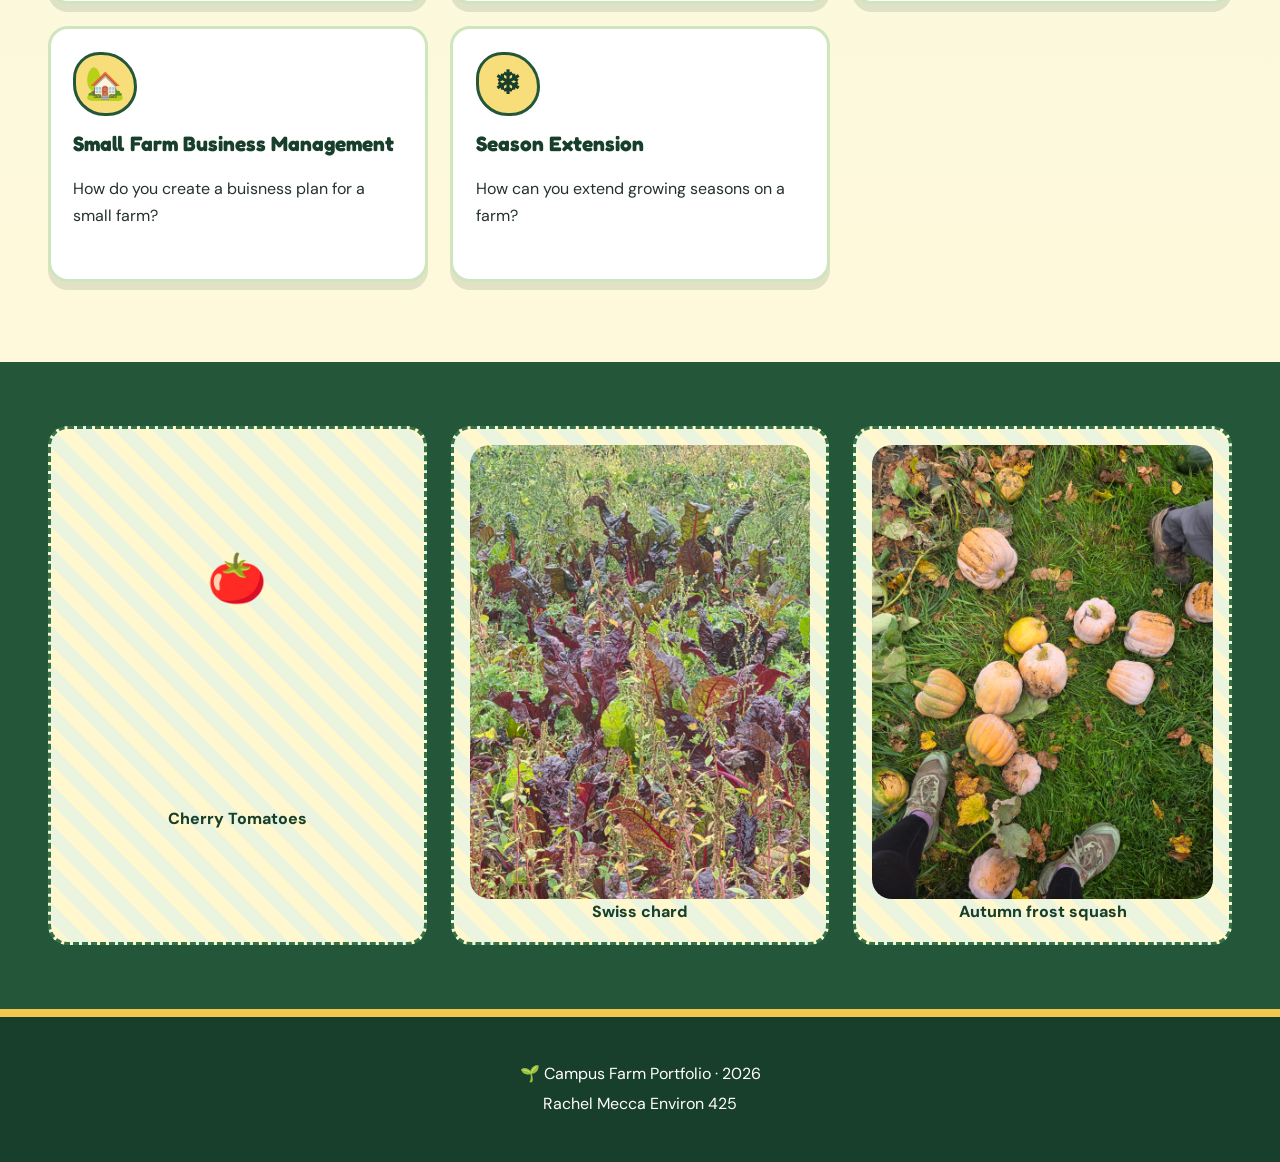
==== commit e1990843: "certifications" ====
--- a/index.html
+++ b/index.html
@@ -70,7 +70,7 @@
         <figure class="photo-slot photo-slot-large">
           <img src="images/tomato_plants.webp"
              alt="tomato plants lined up in hoop house">
-          <figcaption>Source: https://www.tylerhollowayphoto.com/university-of-michigan</figcaption>
+          <figcaption> Campus farm tomoato plants. Photograph by <a href="https://www.tylerhollowayphoto.com/university-of-michigan"> Tyler Holloway Photography</figcaption>
         </figure>
       </div>
     </section>
--- a/css/styles.css
+++ b/css/styles.css
@@ -649,4 +649,36 @@
   .management-list dd {
     margin-bottom: 0.75rem;
   }
+}
+
+.certification-grid {
+  display: grid;
+  gap: 1rem;
+  margin-top: 1.5rem;
+  grid-template-columns: repeat(3, 1fr);
+}
+
+.certification-card {
+  padding: 1.25rem;
+  background: var(--green-100);
+  border: 2px solid var(--green-500);
+  border-radius: var(--radius);
+}
+
+.certification-card h3 {
+  margin-bottom: 0.75rem;
+}
+
+.certification-card p {
+  margin-bottom: 0;
+}
+
+.source-list li {
+  margin-bottom: 0.75rem;
+}
+
+@media (max-width: 800px) {
+  .certification-grid {
+    grid-template-columns: 1fr;
+  }
 }
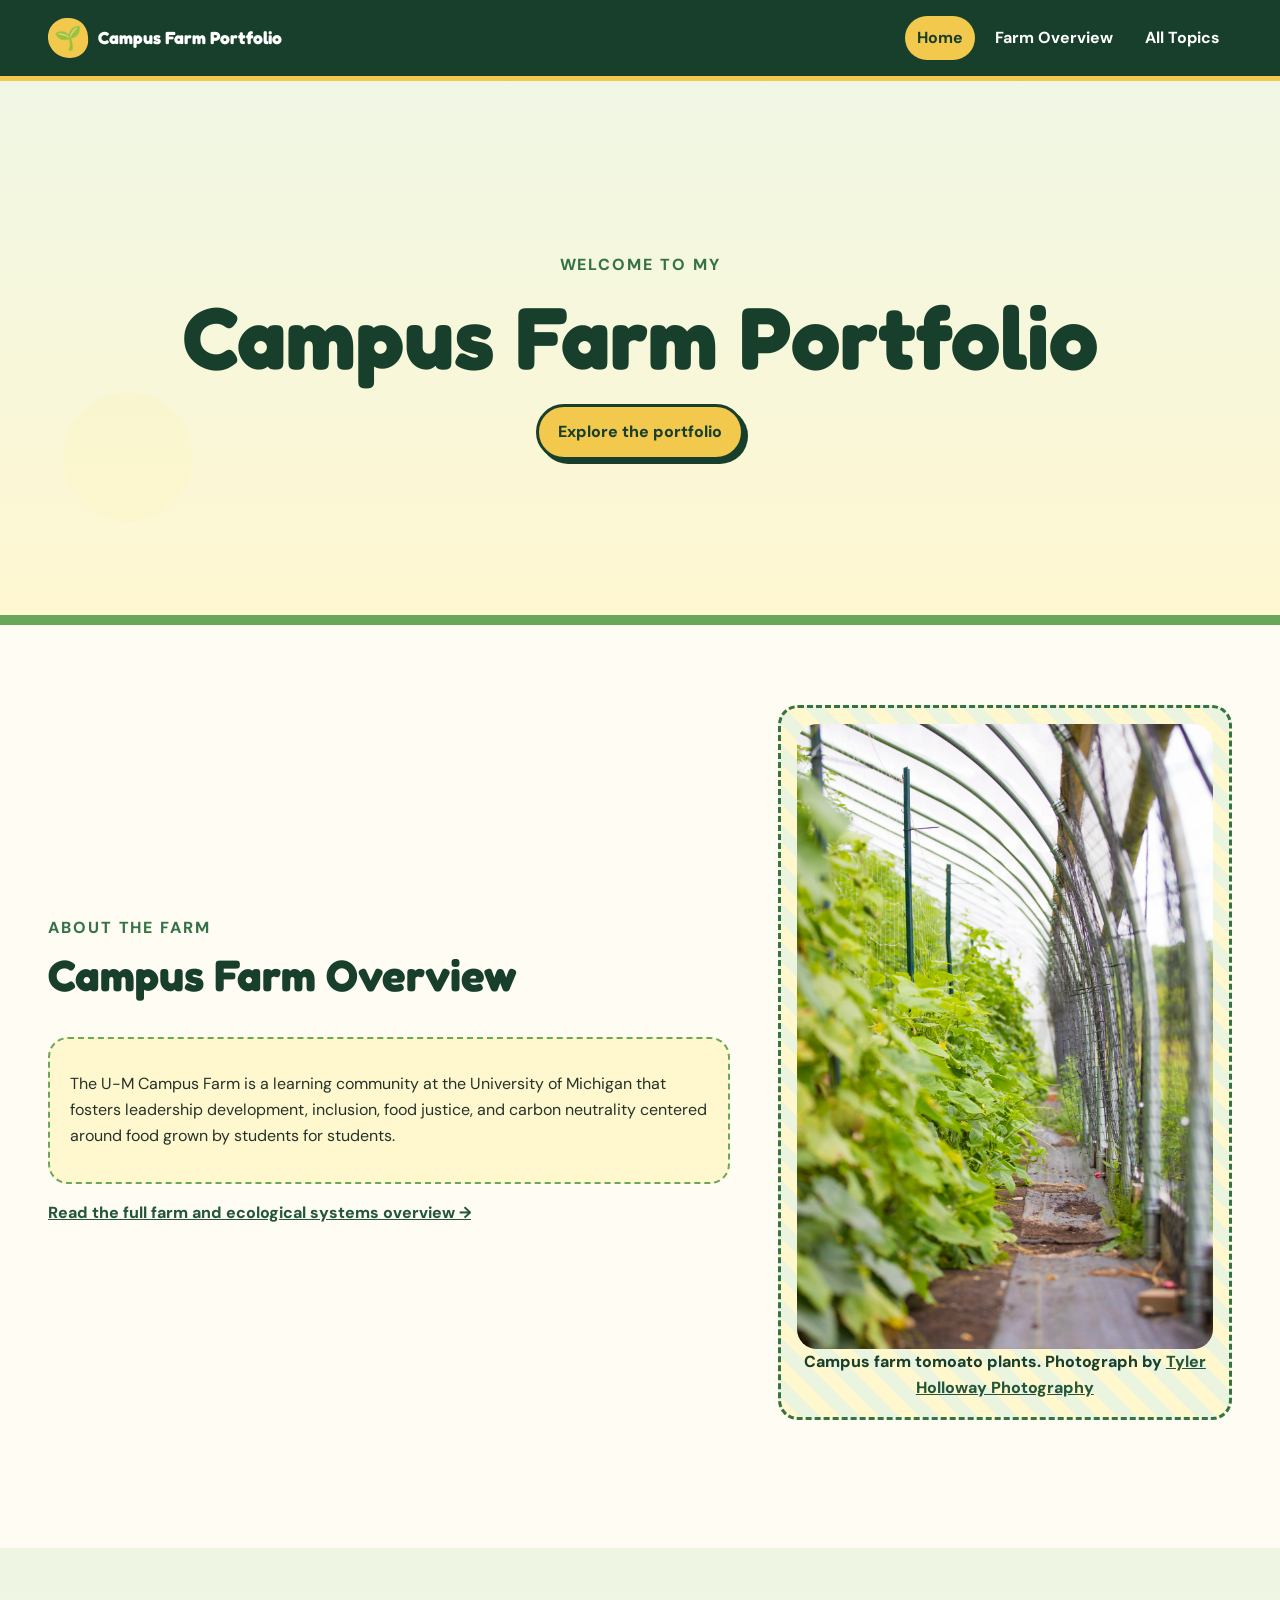
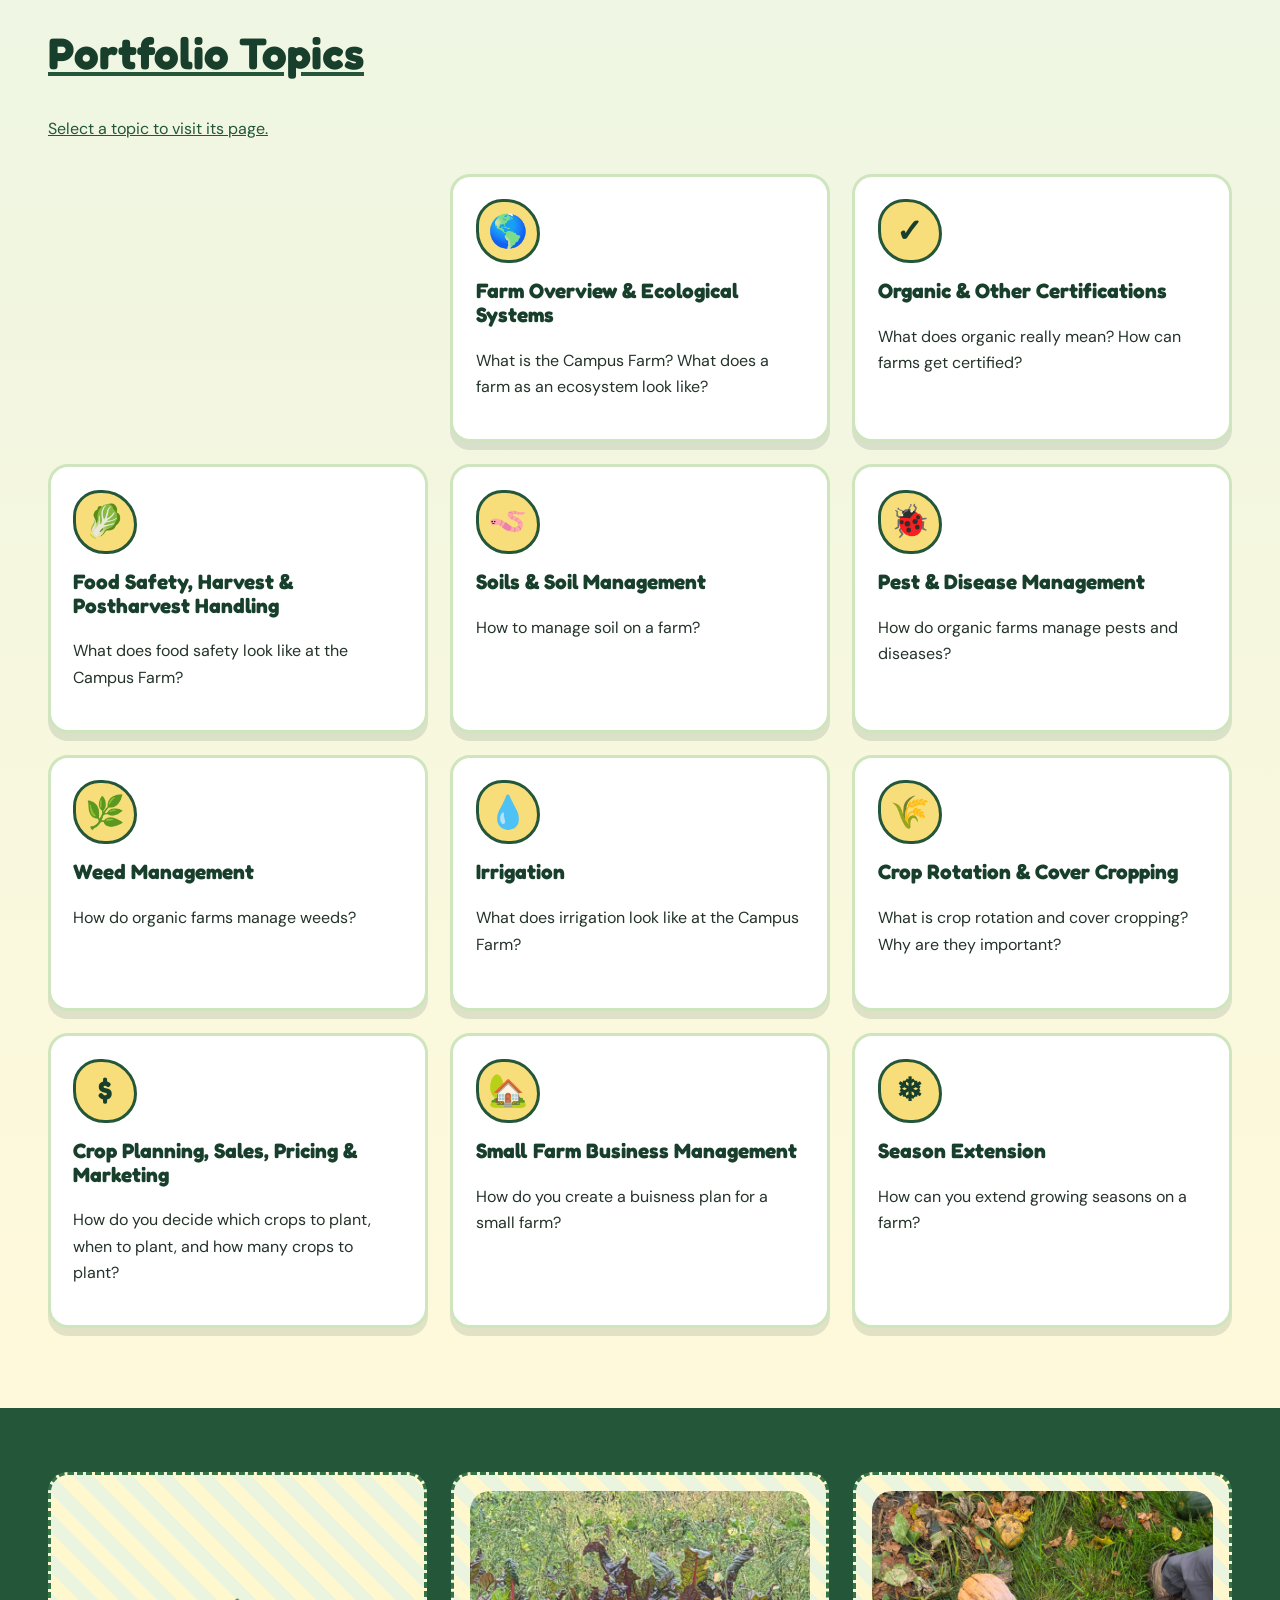
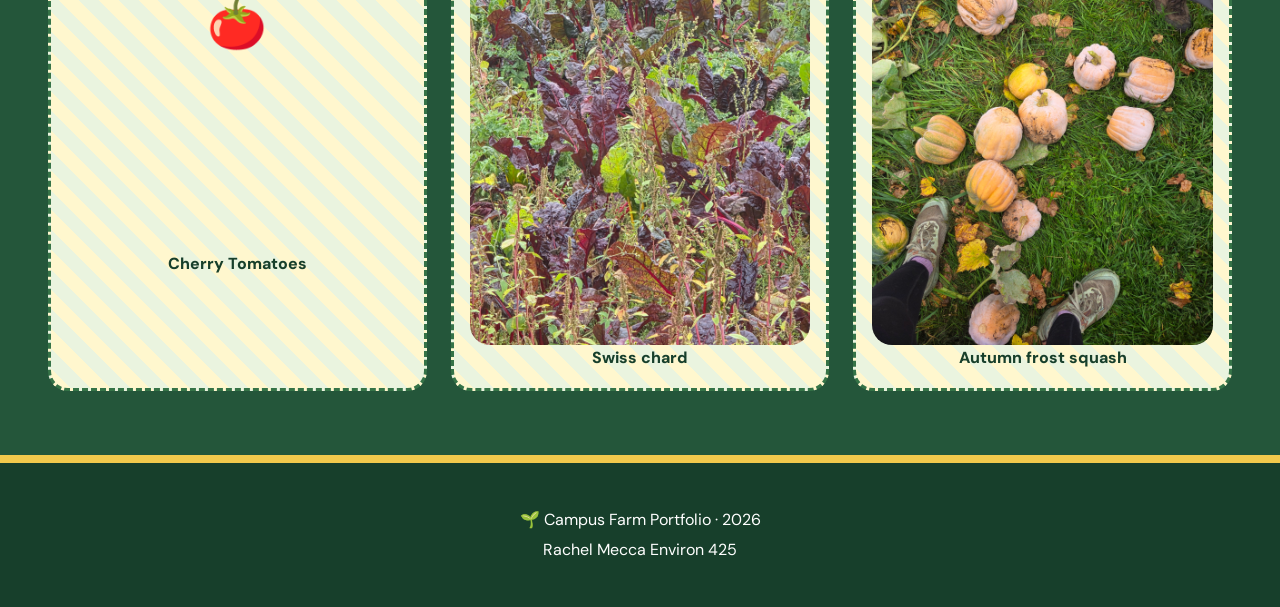
==== commit 48ce52ca: "fix some layout things" ====
--- a/index.html
+++ b/index.html
@@ -92,7 +92,7 @@
           <a class="topic-card" href="certifications.html">
             <span class="card-icon" aria-hidden="true">✓</span>
             <h3>Organic &amp; Other Certifications</h3>
-            <p>What does organic really mean? How can farms get certified? <p>
+            <p>What does organic really mean? How can farms get certified? </p>
           </a>
 
           <a class="topic-card" href="food-safety.html">
--- a/css/styles.css
+++ b/css/styles.css
@@ -402,7 +402,14 @@
 .photo-slot-wide {
   min-height: 18rem;
   margin-block: 1.5rem;
-}
+  .photo-slot-wide img {
+  width: 100%;
+  max-width: 32rem;
+  max-height: 24rem;
+  object-fit: cover;
+}
+}
+
 
 /* ---------- Interior pages ---------- */
 
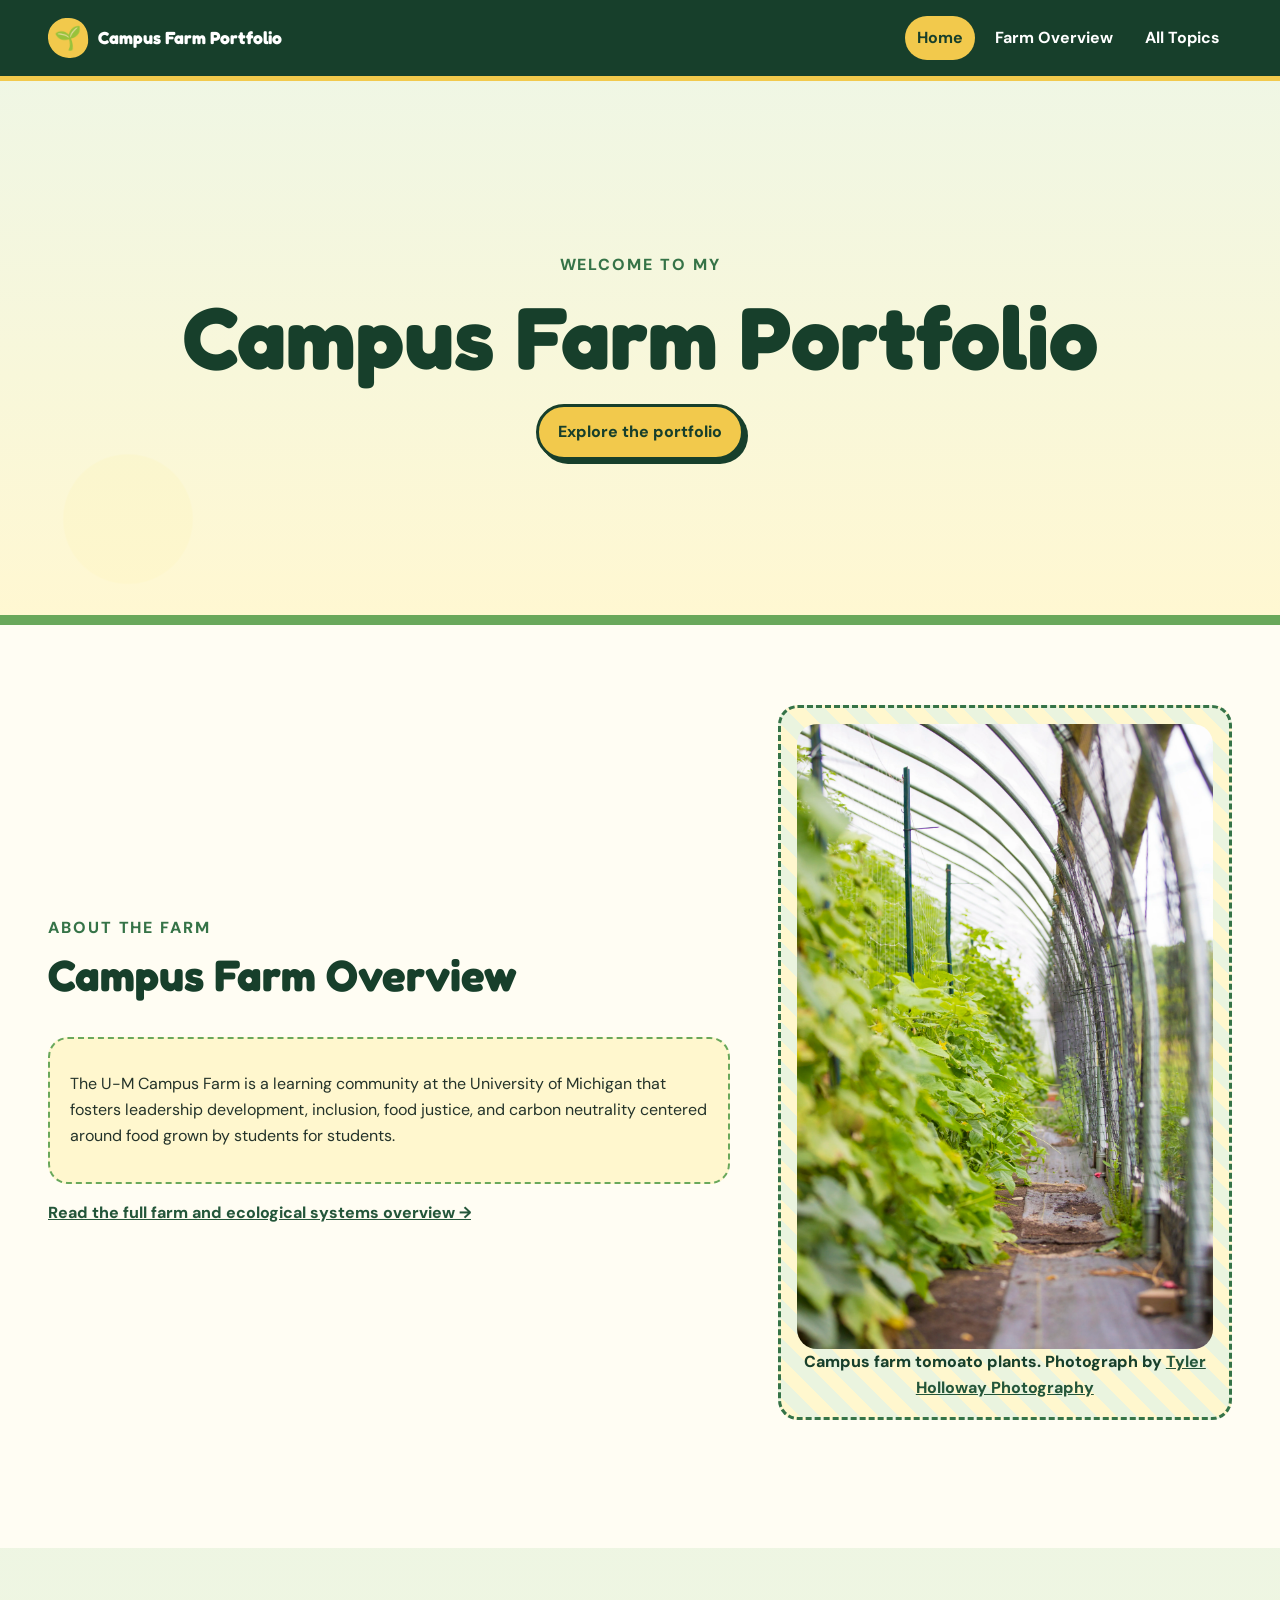
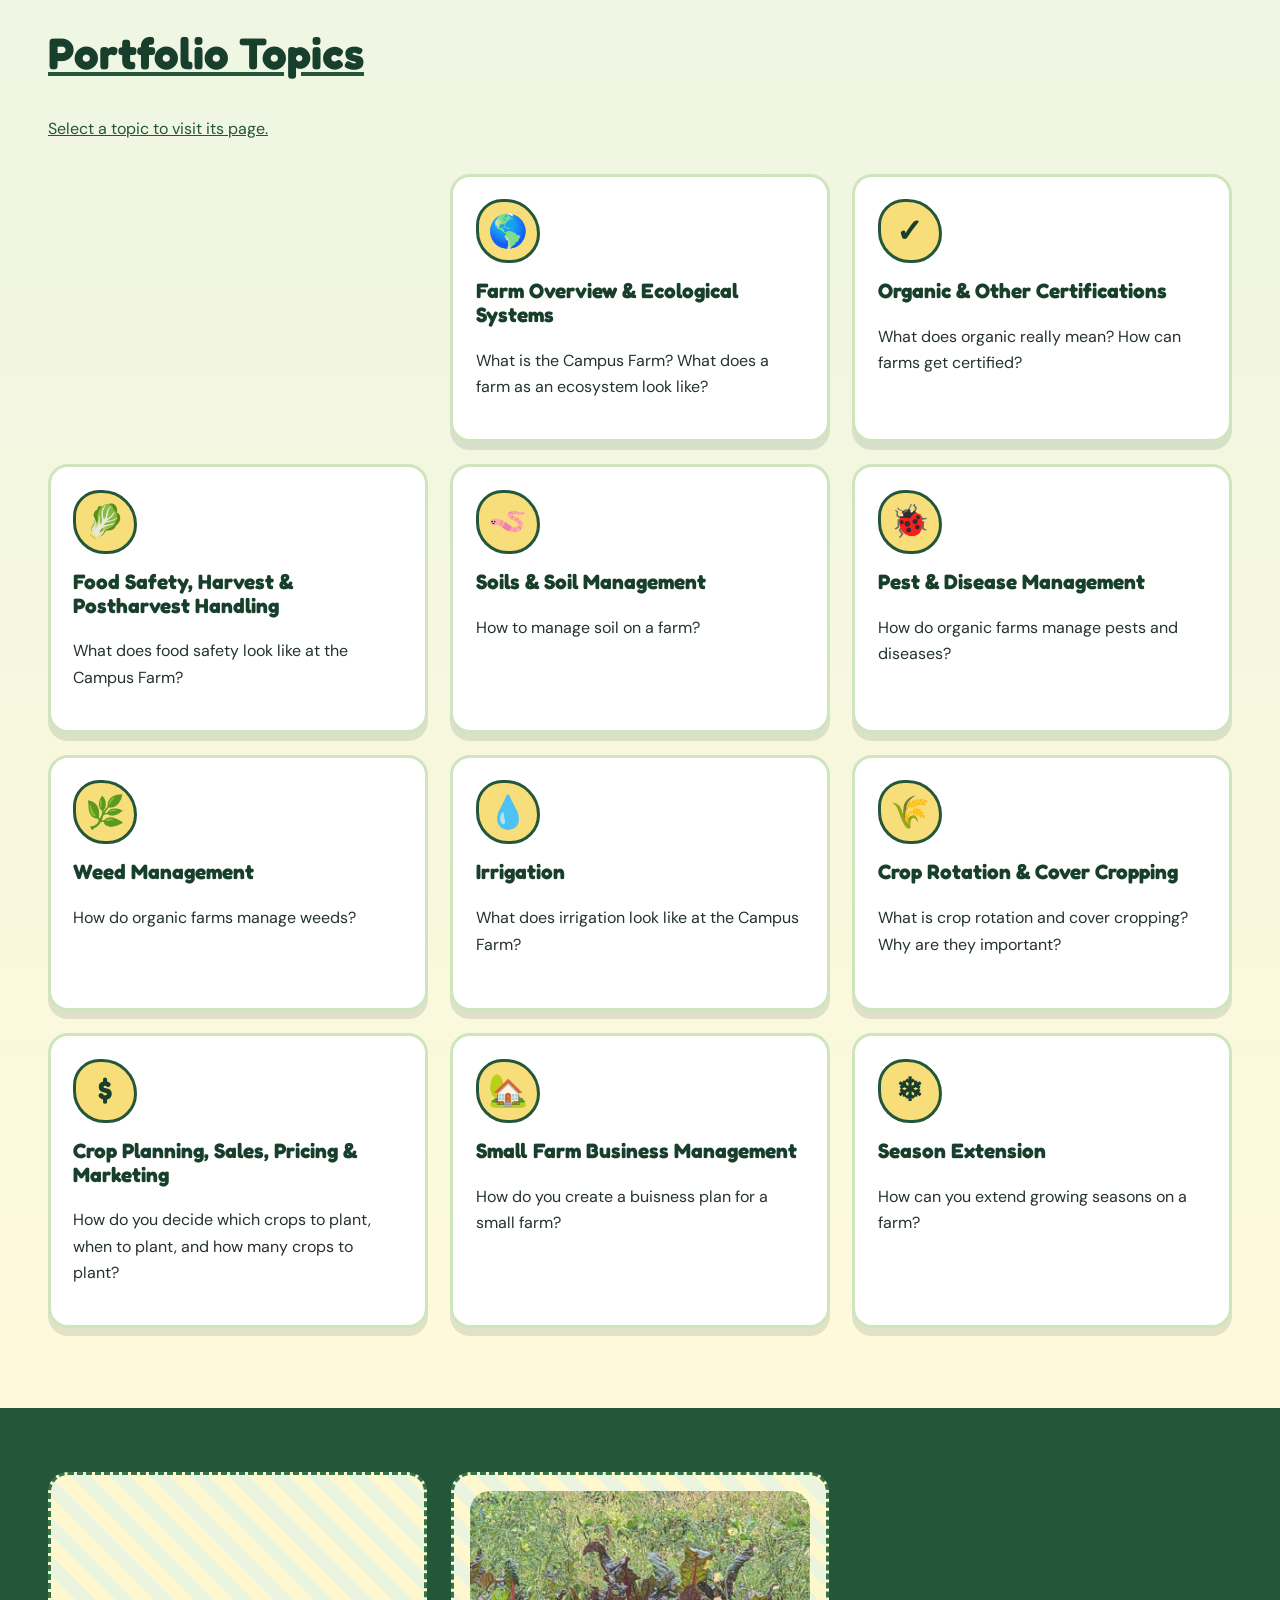
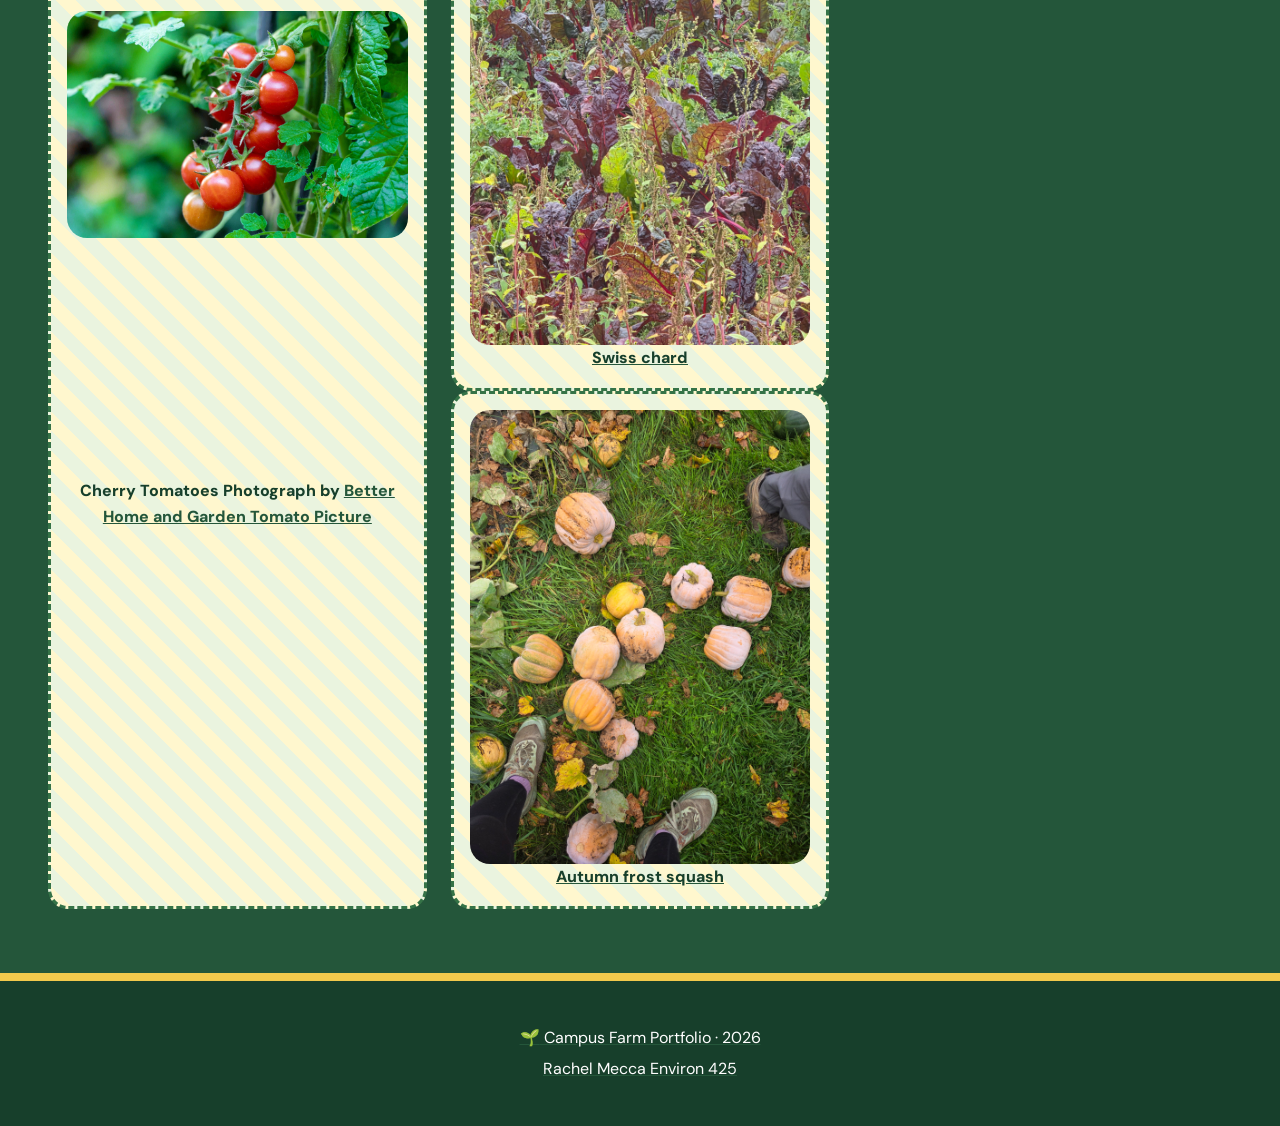
==== commit 60105cae: "harvest" ====
--- a/index.html
+++ b/index.html
@@ -107,7 +107,7 @@
             <p>How to manage soil on a farm?</p>
           </a>
 
-          <a class="topic-card" href="pest-manegement.html">
+          <a class="topic-card" href="pest-mangement.html">
             <span class="card-icon" aria-hidden="true">🐞</span>
             <h3>Pest &amp; Disease Management</h3>
             <p>How do organic farms manage pests and diseases?</p>
@@ -137,7 +137,7 @@
             <p>How do you decide which crops to plant, when to plant, and how many crops to plant?</p>
           </a>
 
-          <a class="topic-card" href="business-management.html">
+          <a class="topic-card" href="buisness-mangement.html">
             <span class="card-icon" aria-hidden="true">🏡</span>
             <h3>Small Farm Business Management</h3>
             <p>How do you create a buisness plan for a small farm?</p>
@@ -155,8 +155,9 @@
     <section class="photo-strip" aria-label="Crop photos">
       <div class="container photo-strip-grid">
         <figure class="photo-slot">
-          <span aria-hidden="true">🍅</span>
-          <figcaption>Cherry Tomatoes</figcaption>
+          <img src="images/tomatoes.png"
+             alt="Cherry Tomatoes">
+          <figcaption>Cherry Tomatoes Photograph by <a href="https://www.bhg.com/how-to-grow-cherry-tomatoes-11960065">Better Home and Garden Tomato Picture </figcaption>
         </figure>
 
         <figure class="photo-slot">
--- a/css/styles.css
+++ b/css/styles.css
@@ -688,4 +688,93 @@
   .certification-grid {
     grid-template-columns: 1fr;
   }
+}
+
+/* Soil particle cards */
+
+.soil-card-grid {
+  display: grid;
+  grid-template-columns: repeat(3, minmax(0, 1fr));
+  gap: 1rem;
+  margin-block: 1.5rem 2rem;
+}
+
+.soil-card {
+  padding: 1.25rem;
+  background: var(--green-100);
+  border: 2px solid var(--green-500);
+  border-radius: var(--radius);
+}
+
+.soil-card ul {
+  padding-left: 1.25rem;
+}
+
+.soil-card li {
+  margin-bottom: 0.5rem;
+}
+
+.soil-photo-placeholder {
+  display: grid;
+  min-height: 8rem;
+  margin: 1rem 0 0;
+  padding: 1rem;
+  place-items: center;
+  background: var(--white);
+  border: 2px dashed var(--green-500);
+  border-radius: var(--radius-small);
+  text-align: center;
+}
+
+/* Soil texture list */
+
+.texture-list {
+  display: grid;
+  grid-template-columns: repeat(3, minmax(0, 1fr));
+  gap: 0.5rem 1.5rem;
+  padding-left: 1.25rem;
+}
+
+/* Numbered bed preparation process */
+
+.bed-preparation-steps {
+  padding-left: 1.75rem;
+}
+
+.bed-preparation-steps > li {
+  margin-bottom: 1.25rem;
+  padding: 1.25rem;
+  background: var(--yellow-100);
+  border: 2px solid var(--green-200);
+  border-radius: var(--radius);
+}
+
+.bed-preparation-steps > li::marker {
+  color: var(--green-800);
+  font-size: 1.2rem;
+  font-weight: 800;
+}
+
+.bed-preparation-steps h3 {
+  margin-bottom: 0.5rem;
+}
+
+.bed-preparation-steps p {
+  margin-block: 0.5rem 0;
+}
+
+@media (max-width: 800px) {
+  .soil-card-grid {
+    grid-template-columns: 1fr;
+  }
+
+  .texture-list {
+    grid-template-columns: repeat(2, minmax(0, 1fr));
+  }
+}
+
+@media (max-width: 480px) {
+  .texture-list {
+    grid-template-columns: 1fr;
+  }
 }
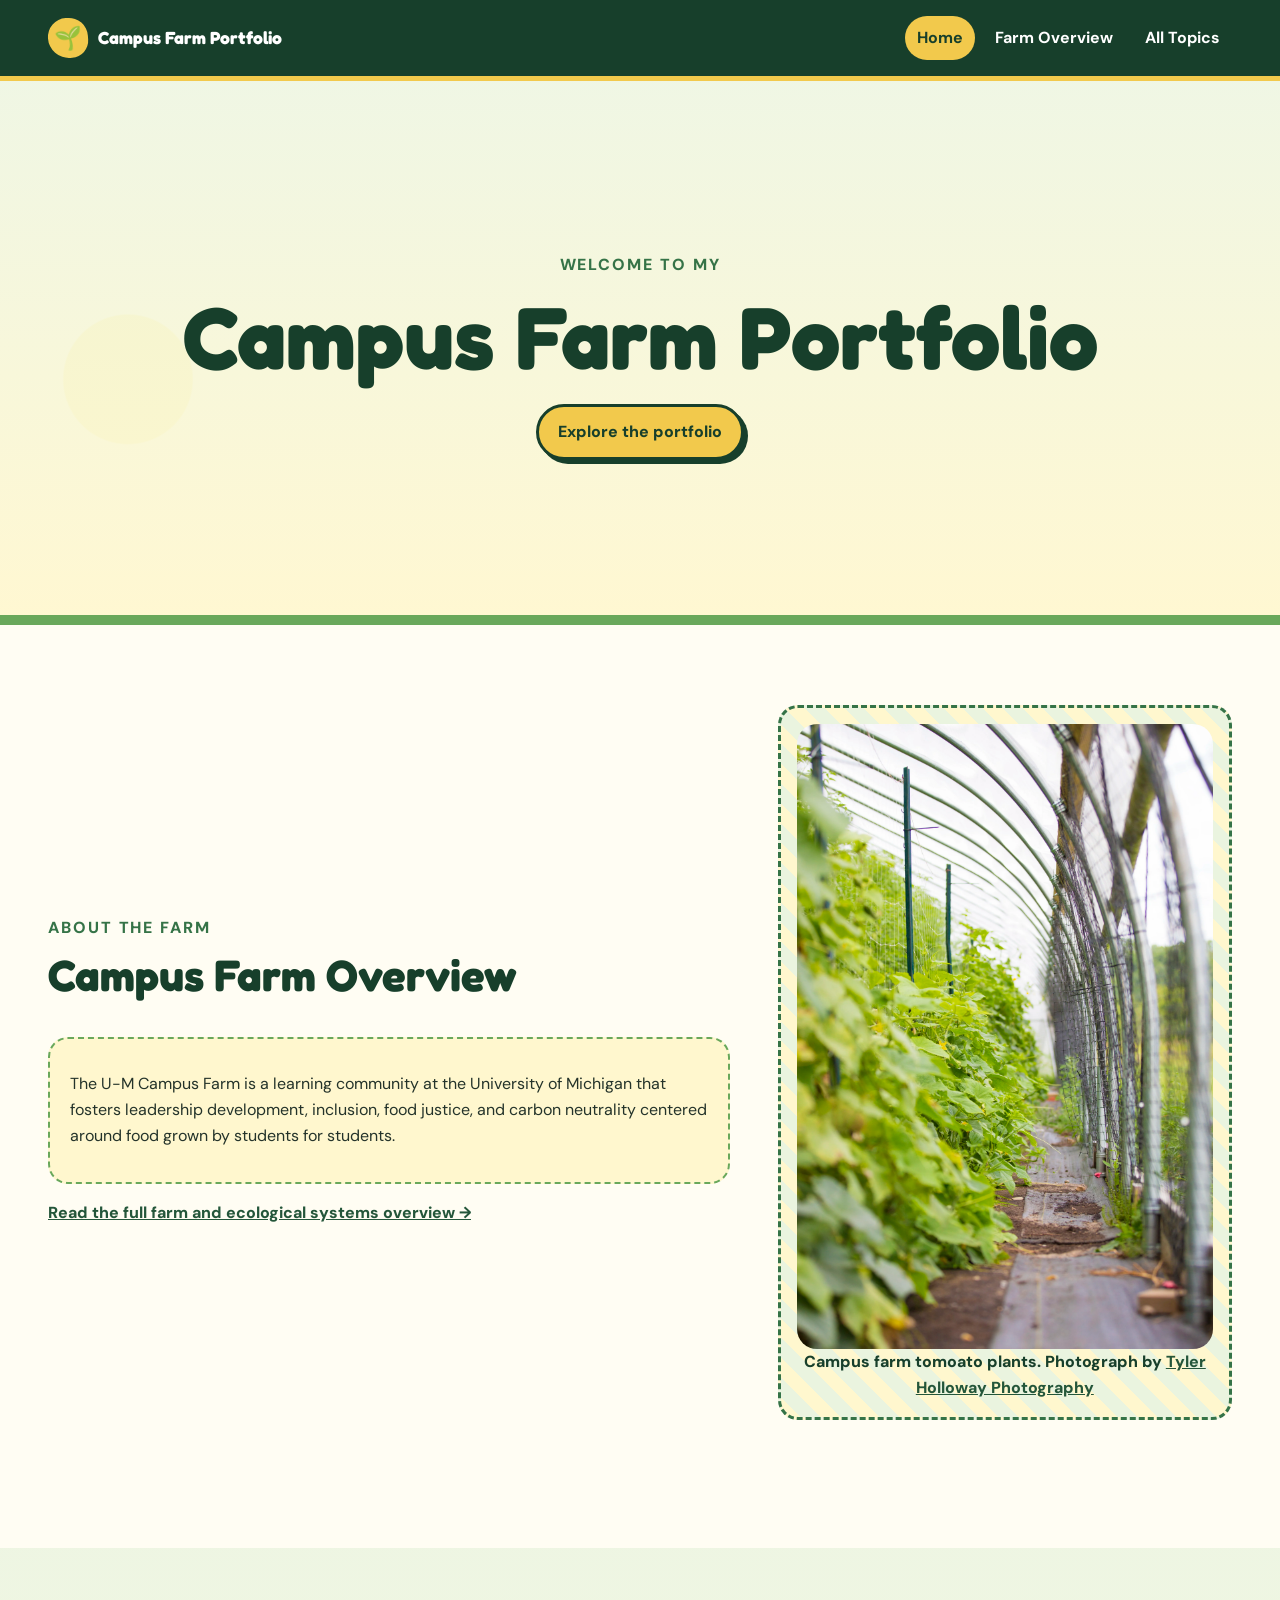
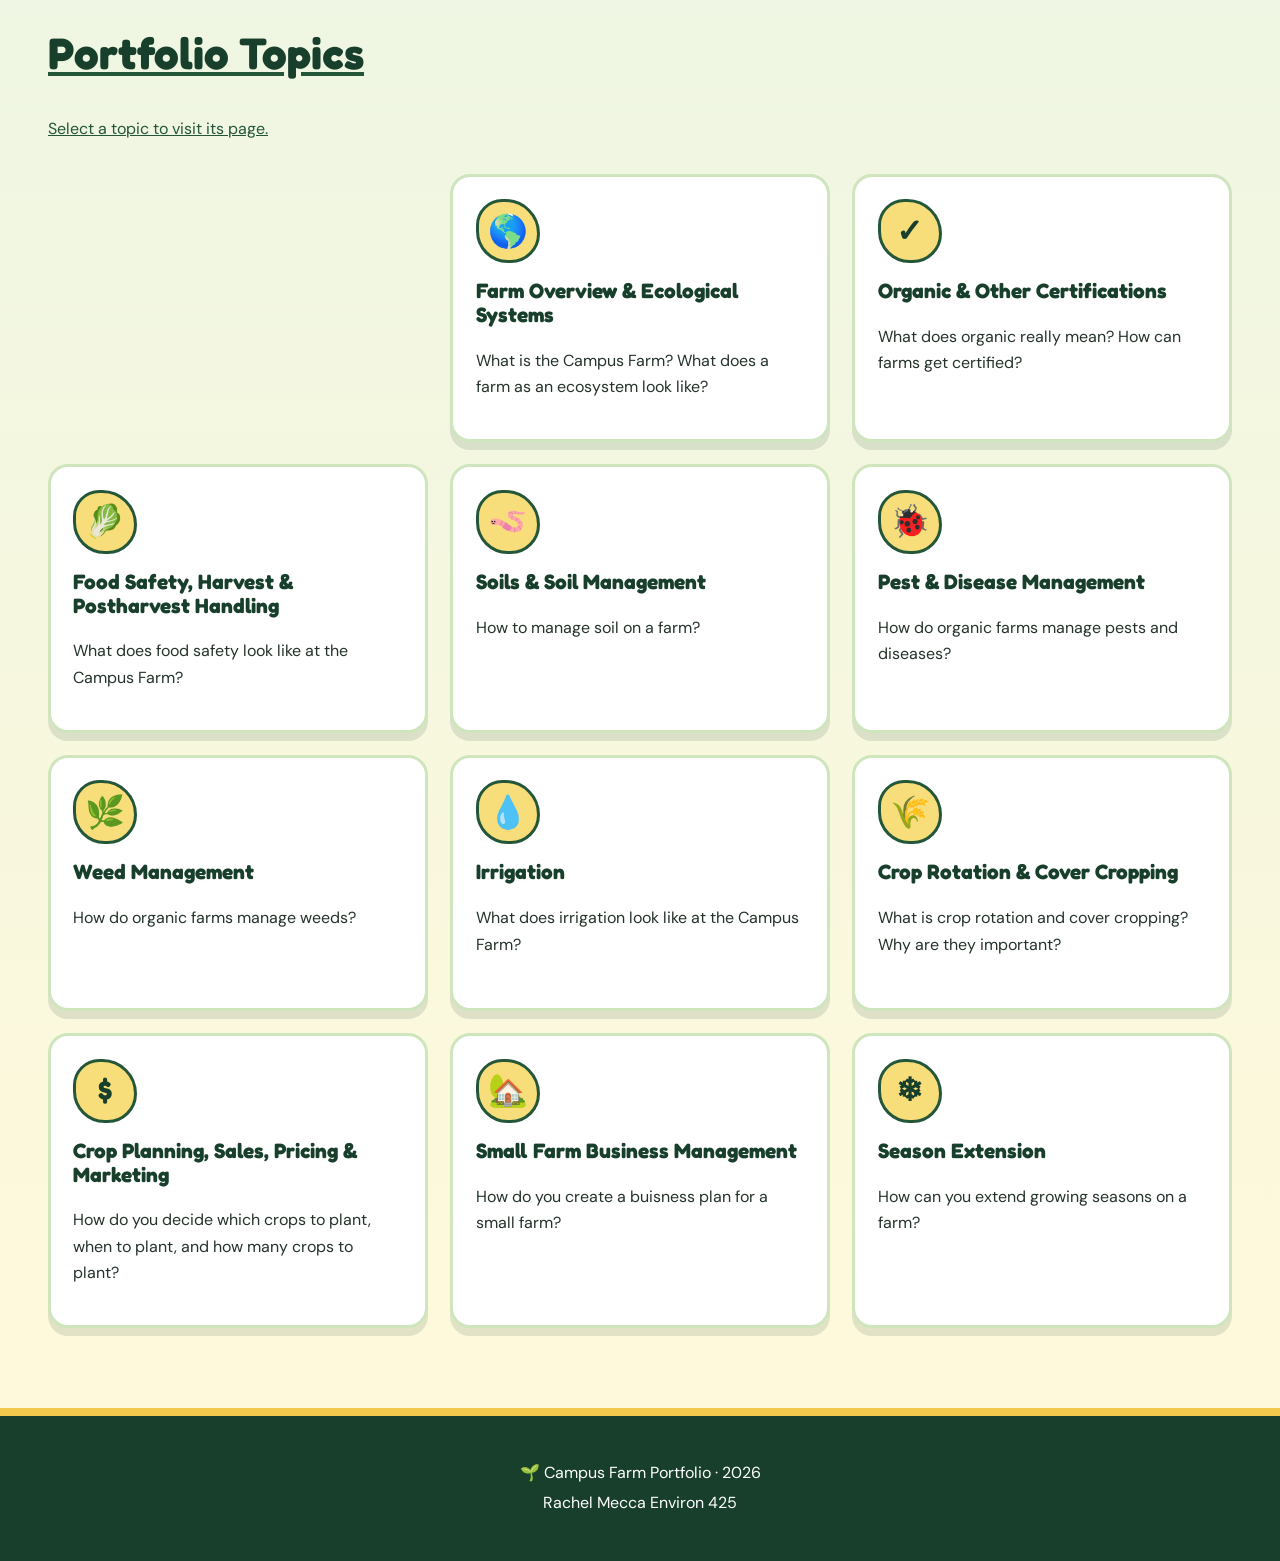
==== commit d3b916a8: "harvest" ====
--- a/index.html
+++ b/index.html
@@ -152,27 +152,6 @@
       </div>
     </section>
 
-    <section class="photo-strip" aria-label="Crop photos">
-      <div class="container photo-strip-grid">
-        <figure class="photo-slot">
-          <img src="images/tomatoes.png"
-             alt="Cherry Tomatoes">
-          <figcaption>Cherry Tomatoes Photograph by <a href="https://www.bhg.com/how-to-grow-cherry-tomatoes-11960065">Better Home and Garden Tomato Picture </figcaption>
-        </figure>
-
-        <figure class="photo-slot">
-          <img src="images/chard.jpg"
-             alt="Swiss Chard">
-          <figcaption>Swiss chard</figcaption>
-        </figure>
-
-        <figure class="photo-slot">
-          <img src="images/autum_frosts.jpg"
-             alt="Autumn frost squashes on ground">
-          <figcaption>Autumn frost squash</figcaption>
-        </figure>
-      </div>
-    </section>
   </main>
 
   <footer class="site-footer">
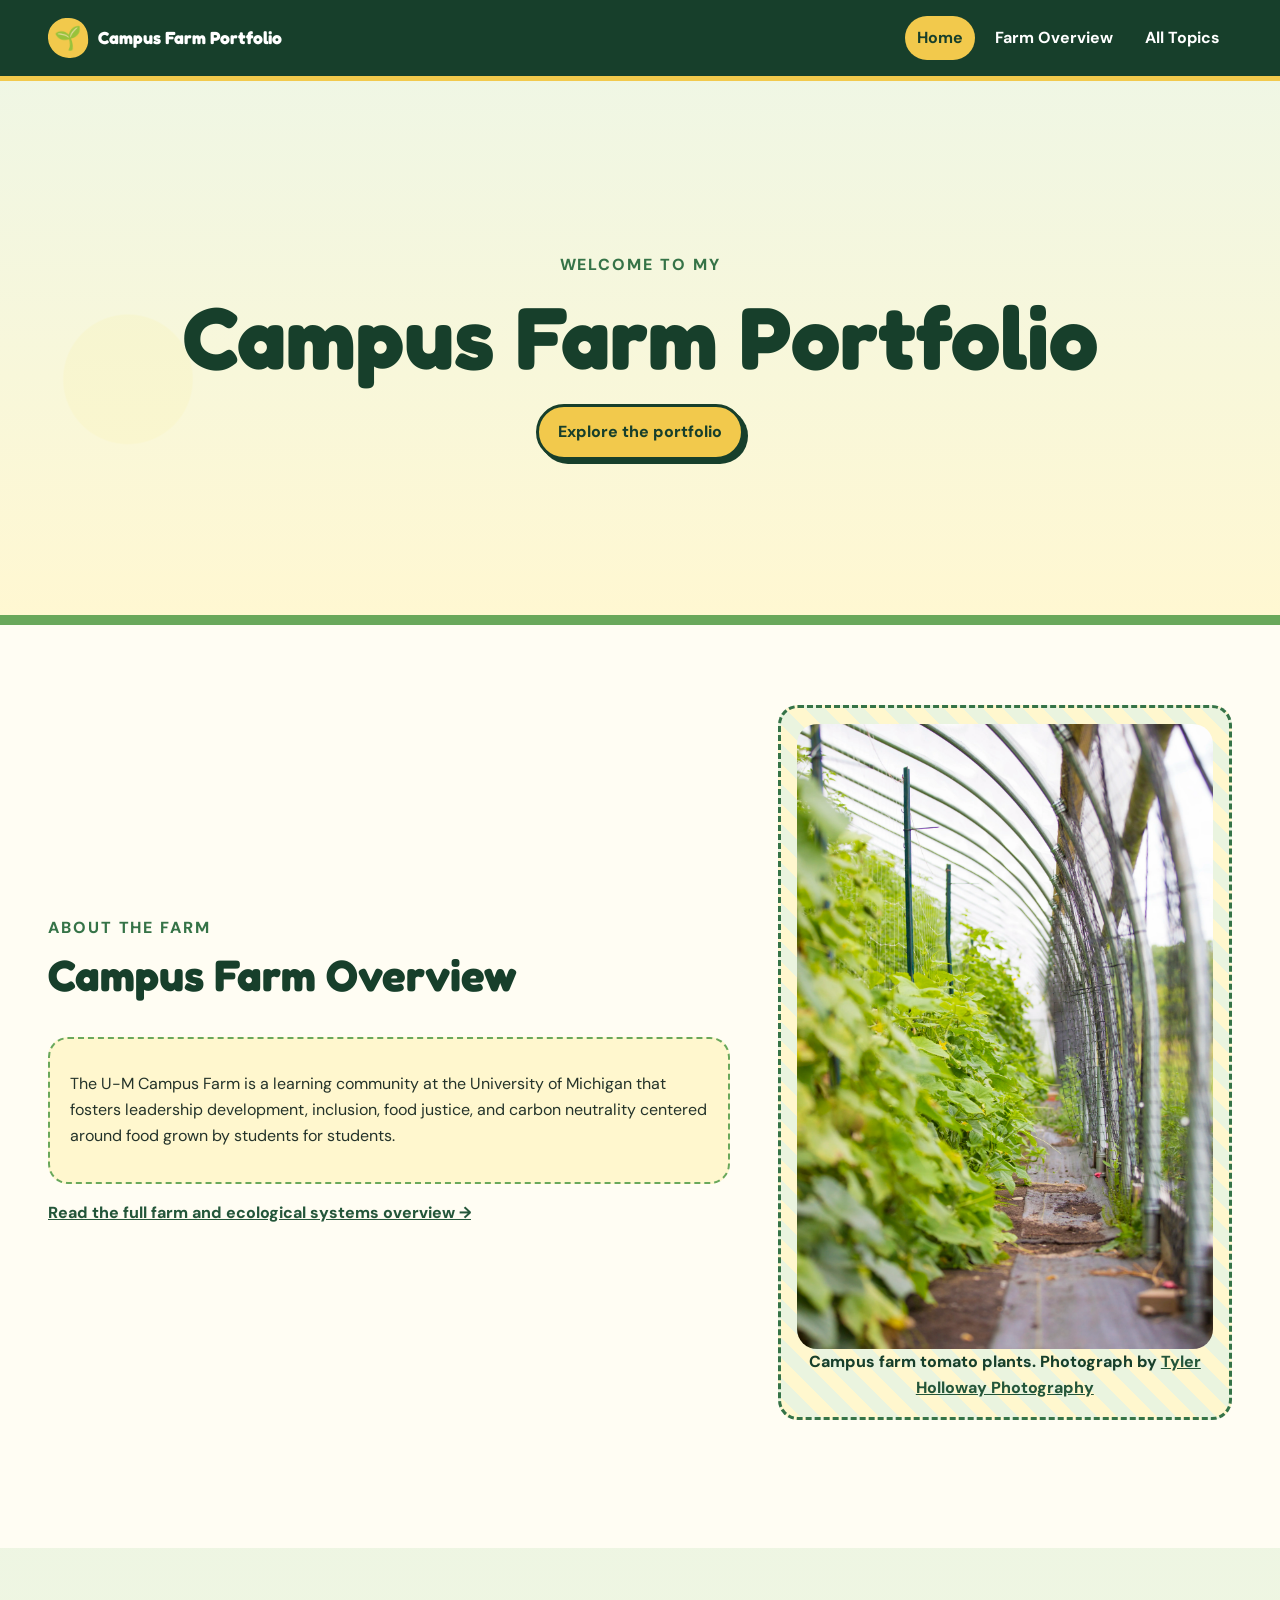
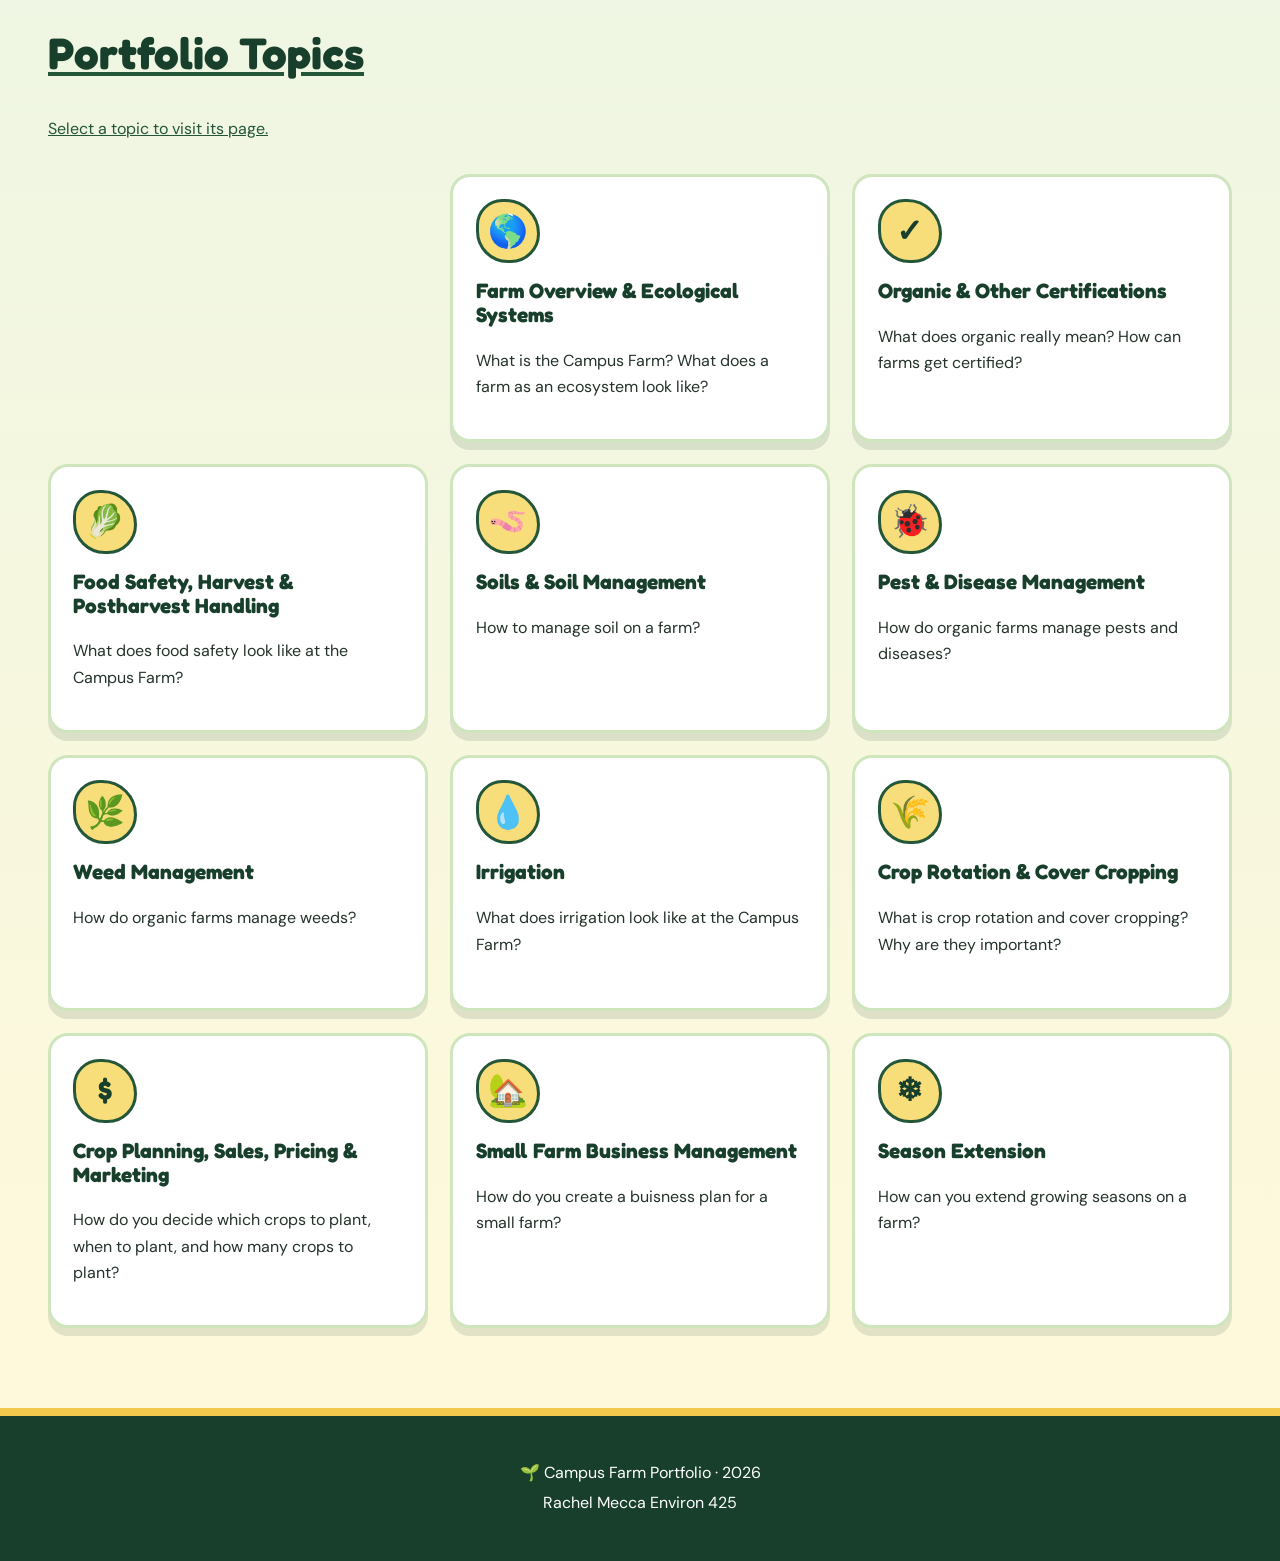
==== commit 5c407e64: "pretty close to done?" ====
--- a/index.html
+++ b/index.html
@@ -70,7 +70,7 @@
         <figure class="photo-slot photo-slot-large">
           <img src="images/tomato_plants.webp"
              alt="tomato plants lined up in hoop house">
-          <figcaption> Campus farm tomoato plants. Photograph by <a href="https://www.tylerhollowayphoto.com/university-of-michigan"> Tyler Holloway Photography</figcaption>
+          <figcaption> Campus farm tomato plants. Photograph by <a href="https://www.tylerhollowayphoto.com/university-of-michigan"> Tyler Holloway Photography</figcaption>
         </figure>
       </div>
     </section>
--- a/css/styles.css
+++ b/css/styles.css
@@ -777,4 +777,181 @@
   .texture-list {
     grid-template-columns: 1fr;
   }
+}
+
+.weed-card-grid {
+  display: grid;
+  grid-template-columns: repeat(2, minmax(0, 1fr));
+  gap: 1rem;
+  margin-top: 1.5rem;
+}
+
+.weed-card {
+  padding: 1.25rem;
+  background: var(--green-100);
+  border: 2px solid var(--green-500);
+  border-radius: var(--radius);
+}
+
+.weed-card h4 {
+  margin: 1.25rem 0 0.5rem;
+  color: var(--green-900);
+  font-size: 1rem;
+}
+
+.weed-card ul {
+  padding-left: 1.25rem;
+}
+
+.weed-card li {
+  margin-bottom: 0.5rem;
+}
+
+.tool-photo-slot {
+  display: grid;
+  min-height: 10rem;
+  margin: 1.25rem 0 0;
+  padding: 1rem;
+  place-items: center;
+  background: var(--yellow-100);
+  border: 2px dashed var(--green-500);
+  border-radius: var(--radius-small);
+  text-align: center;
+}
+
+/* Use this class when replacing a placeholder with a real photo. */
+.tool-photo {
+  margin: 1.25rem 0 0;
+}
+
+.tool-photo img {
+  display: block;
+  width: 100%;
+  height: auto;
+  max-height: 16rem;
+  object-fit: contain;
+}
+
+.tool-photo figcaption {
+  margin-top: 0.5rem;
+  font-size: 0.9rem;
+}
+
+@media (max-width: 680px) {
+  .weed-card-grid {
+    grid-template-columns: 1fr;
+  }
+}
+.planning-card-grid {
+  display: grid;
+  grid-template-columns: repeat(2, minmax(0, 1fr));
+  gap: 1rem;
+  margin-block: 1.5rem;
+}
+
+.planning-card {
+  padding: 1.25rem;
+  background: var(--green-100);
+  border: 2px solid var(--green-500);
+  border-radius: var(--radius);
+}
+
+.planning-card ul {
+  padding-left: 1.25rem;
+}
+
+.planning-card li {
+  margin-bottom: 0.75rem;
+}
+
+@media (max-width: 680px) {
+  .planning-card-grid {
+    grid-template-columns: 1fr;
+  }
+}
+.cover-card-grid {
+  display: grid;
+  grid-template-columns: repeat(2, minmax(0, 1fr));
+  gap: 1rem;
+  margin-block: 1.5rem;
+}
+
+.cover-card {
+  min-width: 0;
+  padding: 1.25rem;
+  background: var(--green-100);
+  border: 2px solid var(--green-500);
+  border-radius: var(--radius);
+}
+
+.cover-card h4 {
+  margin: 1.25rem 0 0.5rem;
+  color: var(--green-900);
+  font-size: 1rem;
+}
+
+.cover-card ul {
+  padding-left: 1.25rem;
+}
+
+.cover-card li {
+  margin-bottom: 0.5rem;
+}
+
+.cover-photo-slot {
+  display: grid;
+  min-height: 10rem;
+  margin: 1.25rem 0 0;
+  padding: 1rem;
+  place-items: center;
+  background: var(--yellow-100);
+  border: 2px dashed var(--green-500);
+  border-radius: var(--radius-small);
+  text-align: center;
+}
+
+@media (max-width: 680px) {
+  .cover-card-grid {
+    grid-template-columns: 1fr;
+  }
+}
+
+.irrigation-card-grid {
+  display: grid;
+  grid-template-columns: repeat(2, minmax(0, 1fr));
+  gap: 1rem;
+  margin-block: 1.5rem;
+}
+
+.irrigation-card {
+  min-width: 0;
+  padding: 1.25rem;
+  background: var(--green-100);
+  border: 2px solid var(--green-500);
+  border-radius: var(--radius);
+}
+
+/* Give the third method the full width. */
+.irrigation-card:last-child {
+  grid-column: 1 / -1;
+}
+
+.irrigation-card h4 {
+  margin: 1.25rem 0 0.5rem;
+  color: var(--green-900);
+  font-size: 1rem;
+}
+
+.irrigation-card ul {
+  padding-left: 1.25rem;
+}
+
+.irrigation-card li {
+  margin-bottom: 0.5rem;
+}
+
+@media (max-width: 680px) {
+  .irrigation-card-grid {
+    grid-template-columns: 1fr;
+  }
 }
